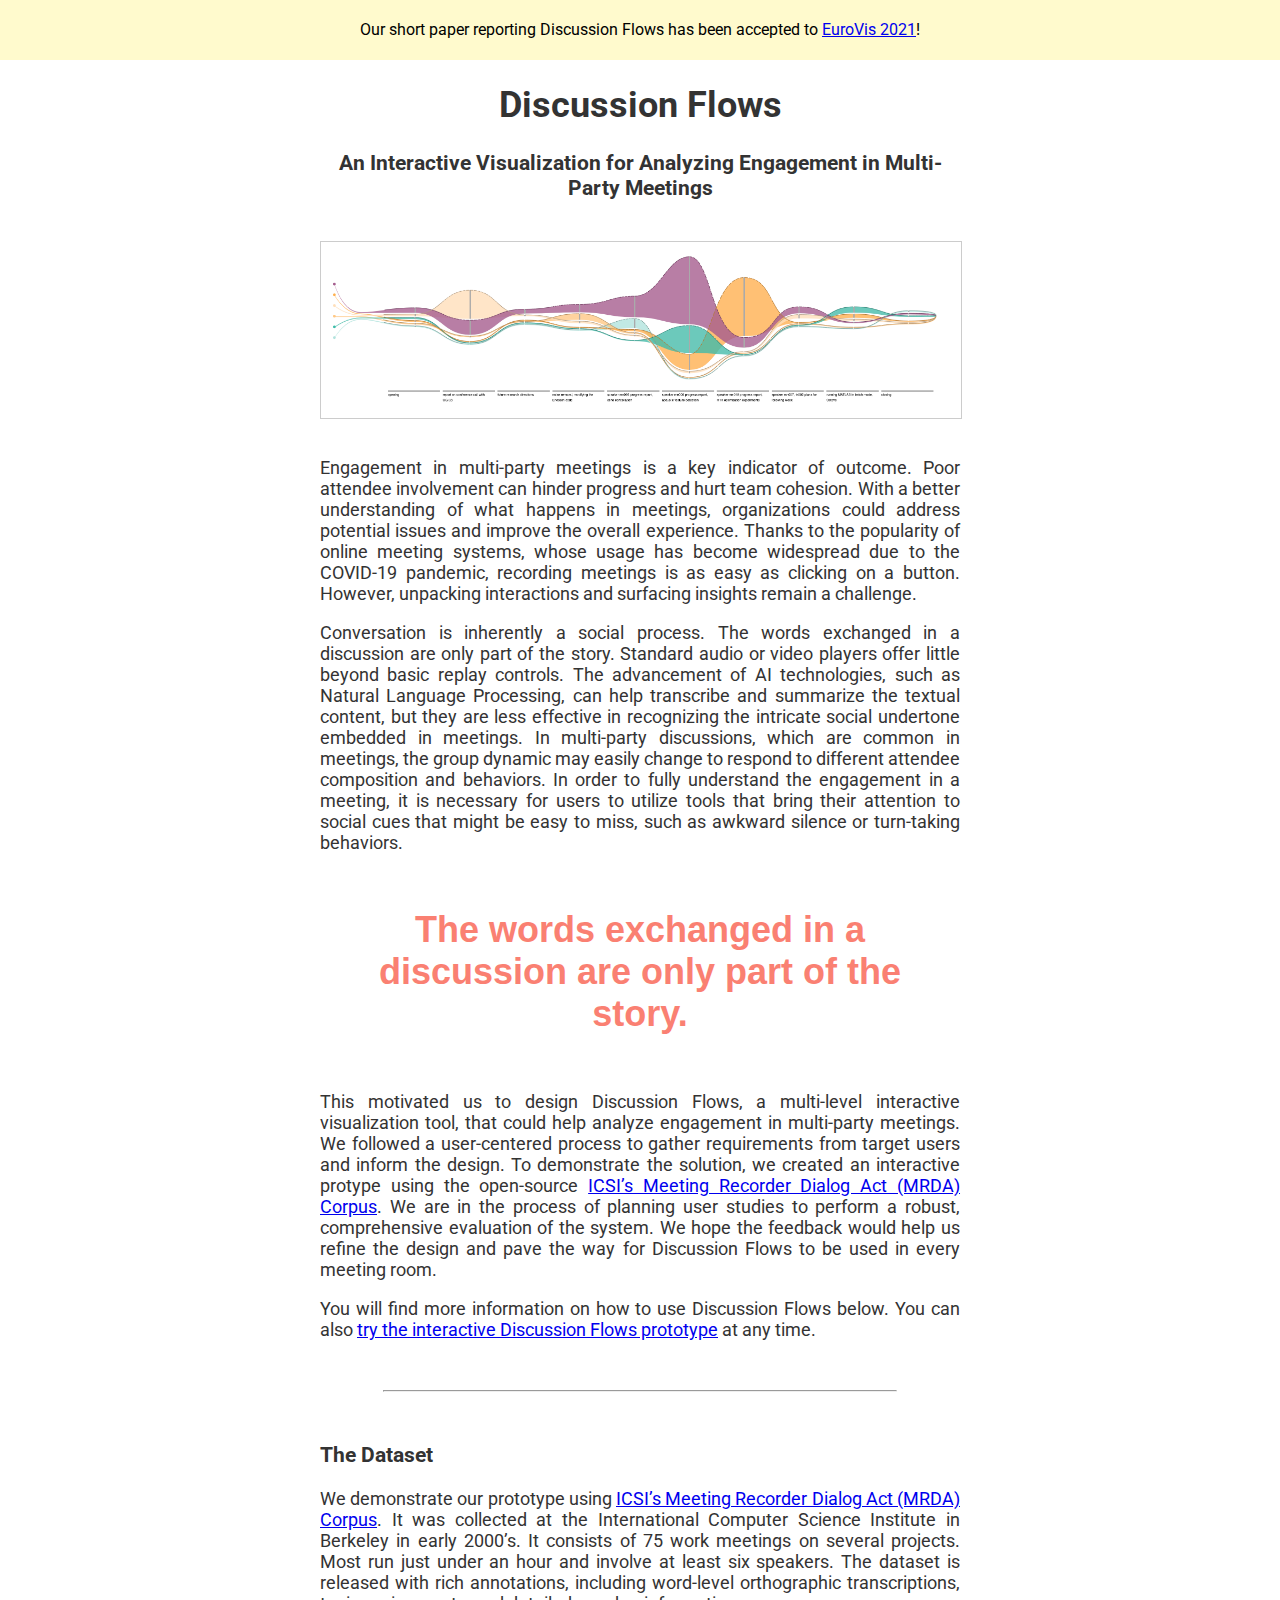
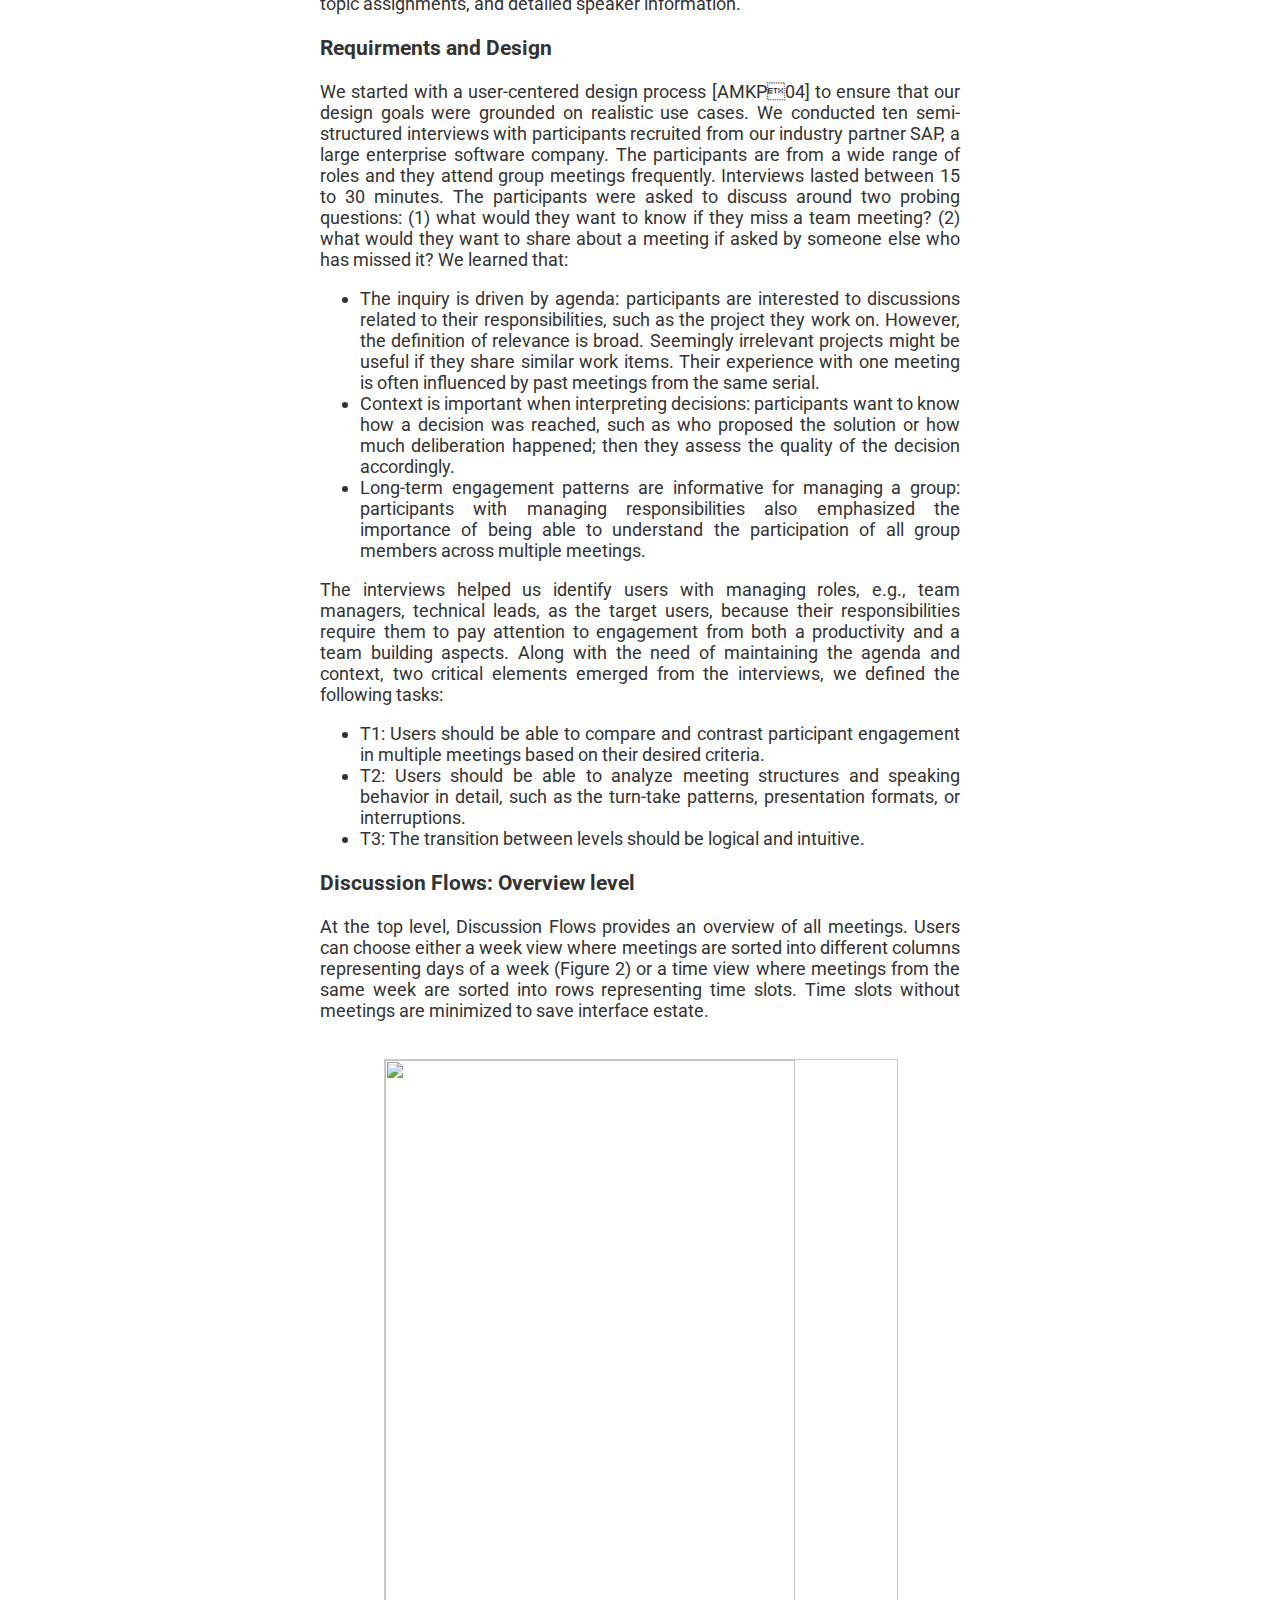
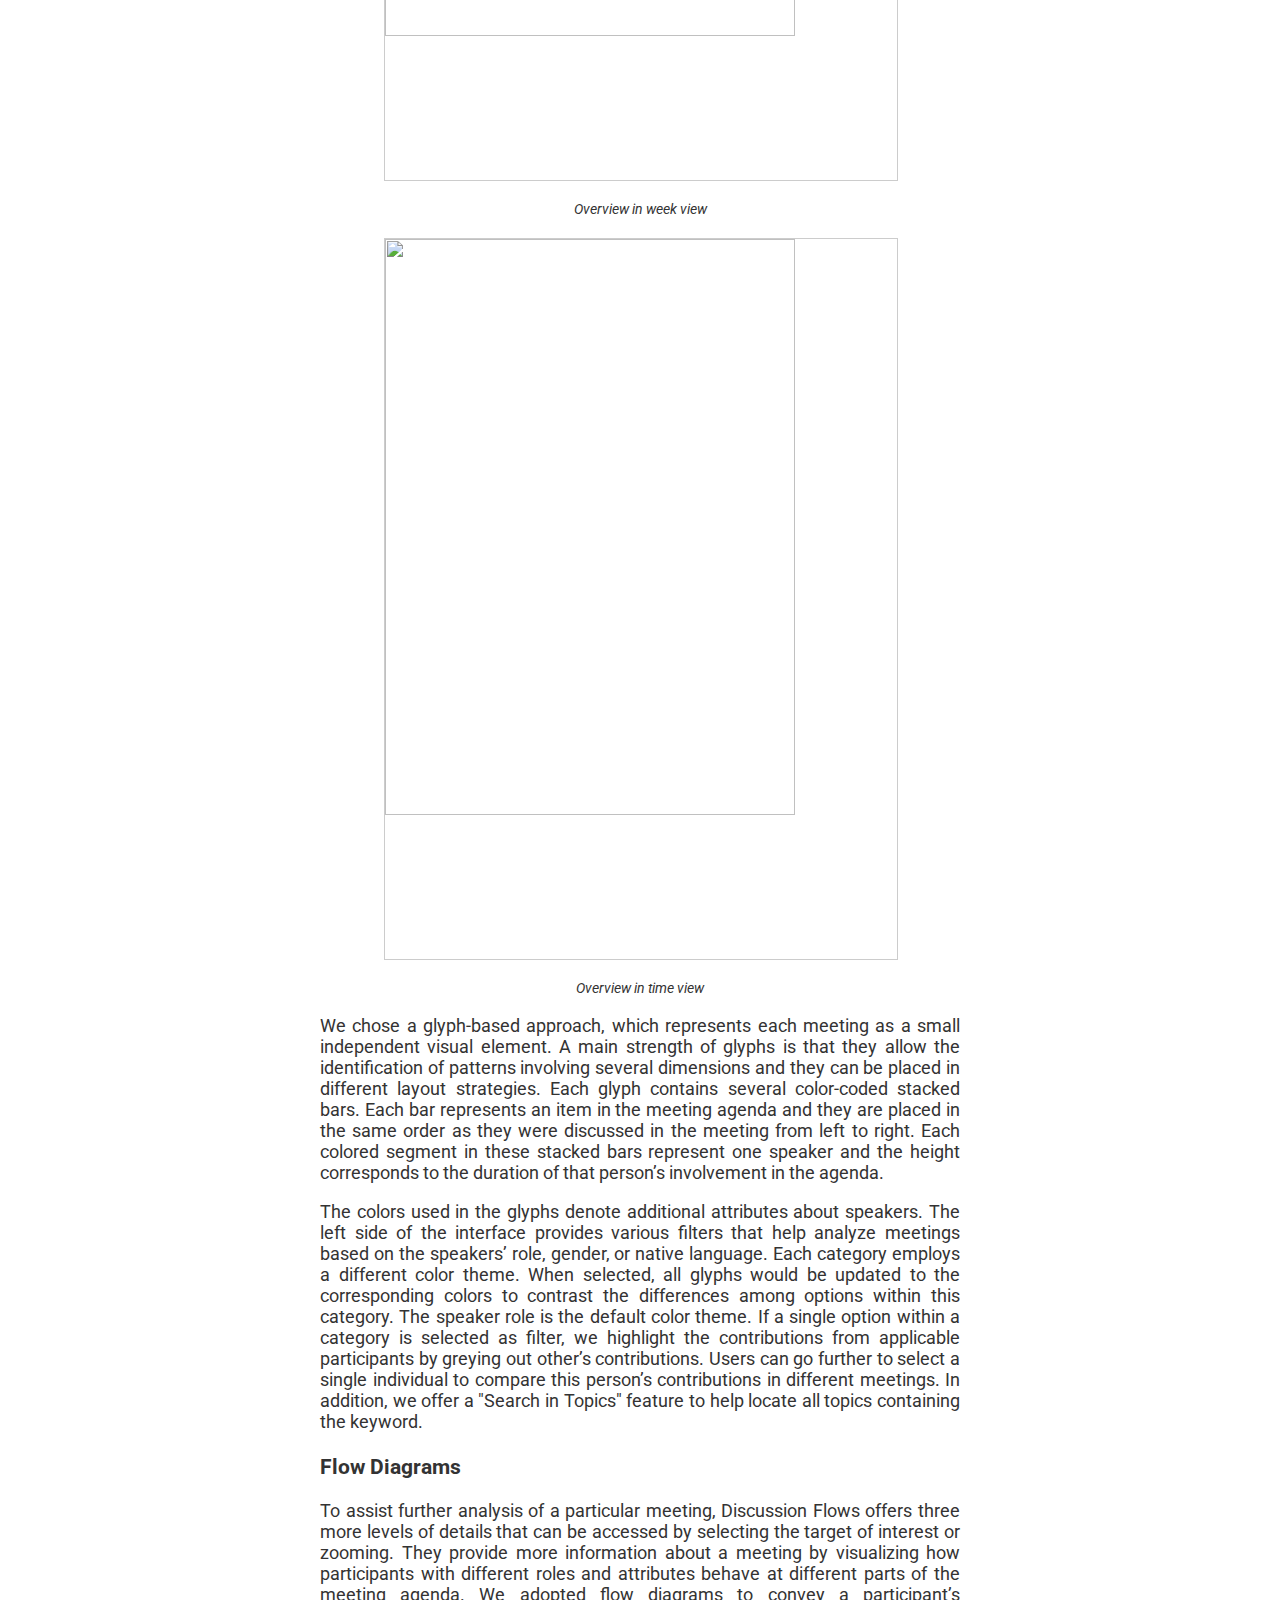
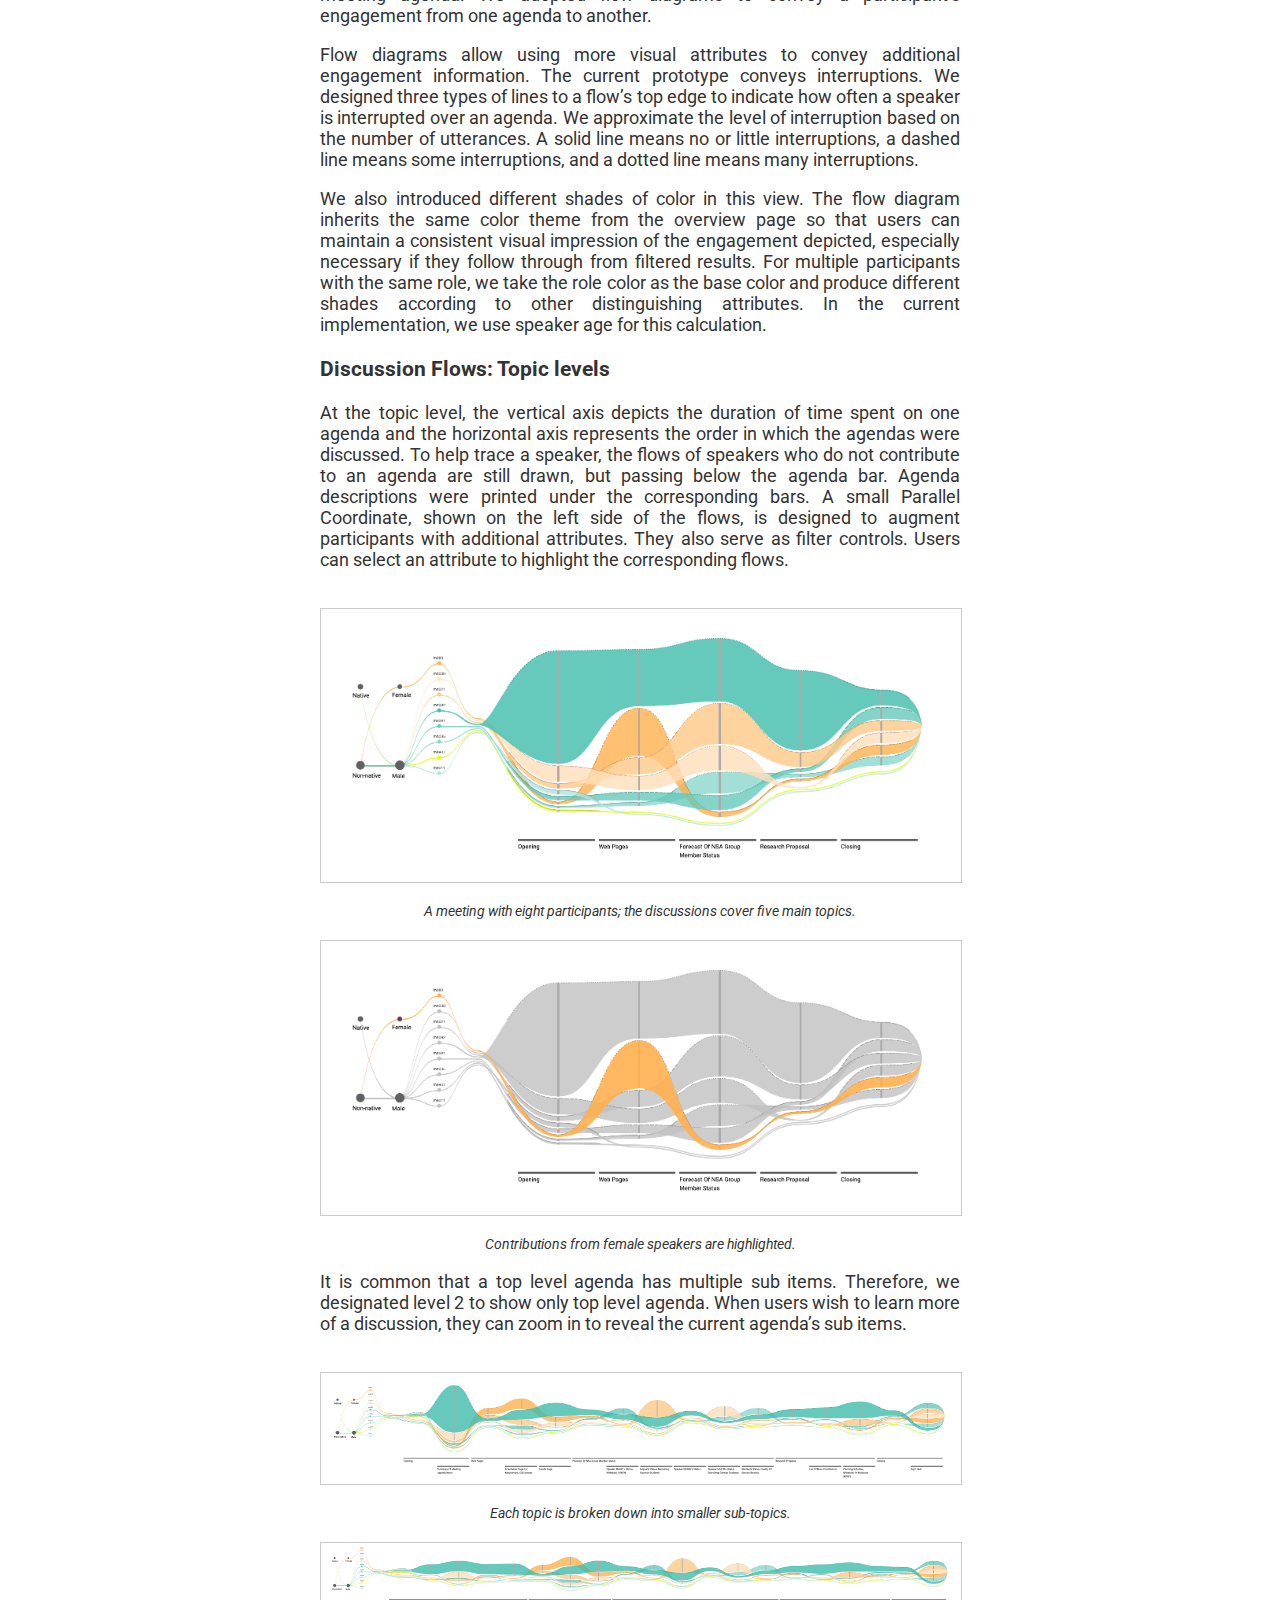
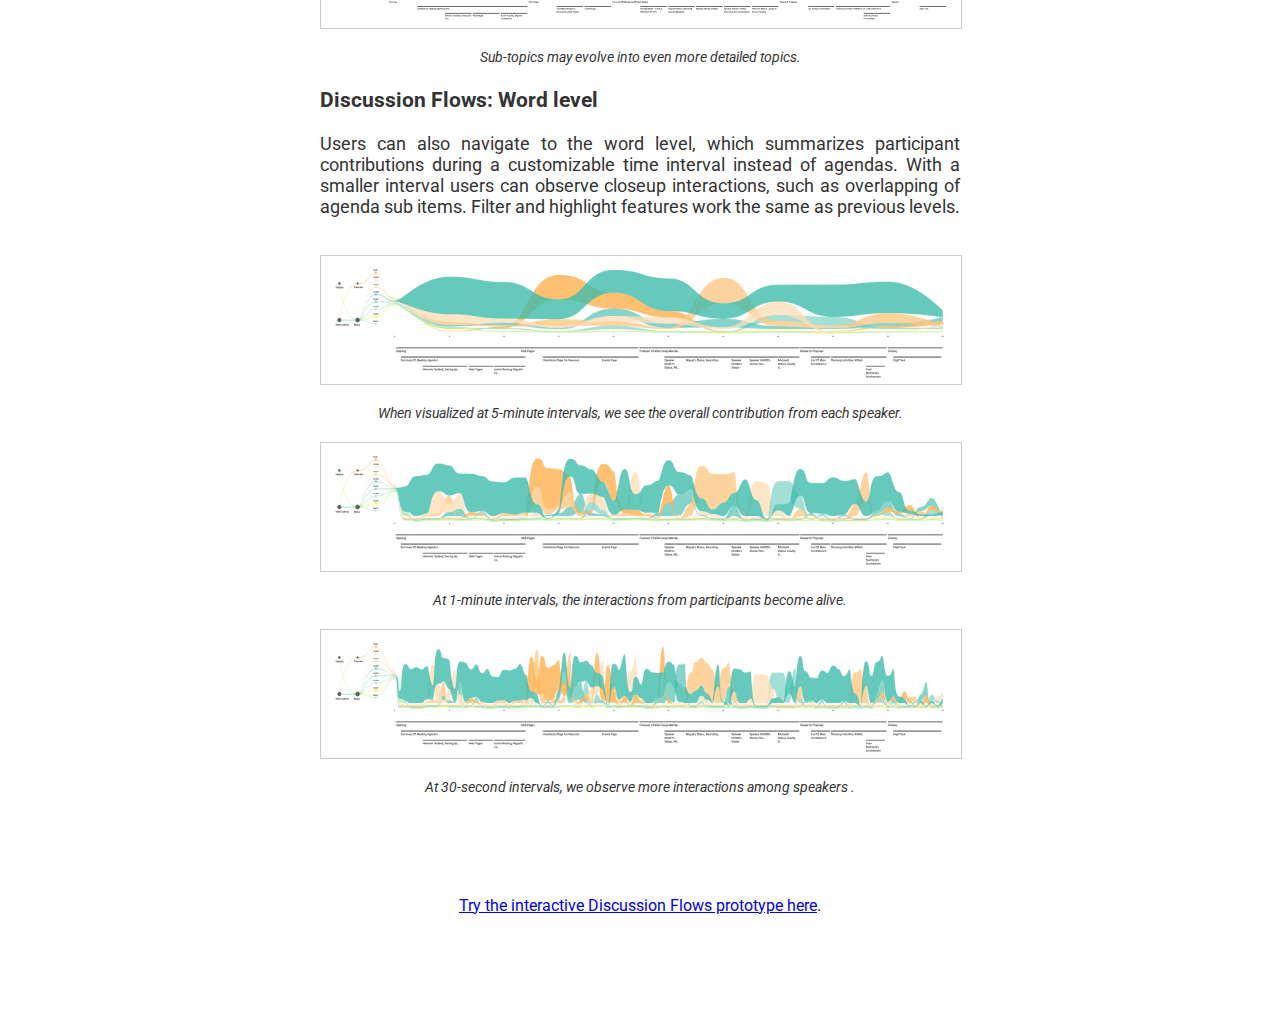
==== index.html @ 0bd01518 "added google analytics" ====
<html>
<head>
    <!-- Global site tag (gtag.js) - Google Analytics -->
    <script async src="https://www.googletagmanager.com/gtag/js?id=UA-170794795-1"></script>
    <script>
        window.dataLayer = window.dataLayer || [];
        function gtag() { dataLayer.push(arguments); }
        gtag('js', new Date());

        gtag('config', 'UA-170794795-1');
    </script>
    <link rel="preconnect" href="https://fonts.gstatic.com">
    <link href="https://fonts.googleapis.com/css2?family=Roboto:wght@100;400&display=swap" rel="stylesheet">
    <style>
        body {
            font-family: "Roboto", Arial, Helvetica, sans-serif;
            padding: 0;
            margin: 0;
        }

        img {
            width: 100%;
            margin: 20px 0;
            border: solid 1px #ccc;
        }

        img.size_m{
            width: 80%;
            margin-left: 10%;
        }

        main {
            width: 50%;
            min-width: 500px;
            margin: auto;
            font-size: 18px;
            color: #333;
            text-align: justify;
            text-justify: inter-word;
        }

        header {
            text-align: center;
            font-weight: bold;
        }

        footer{
            text-align: center;
            margin: 100px auto;
        }

        hr {
            width: 80%;
            margin: 50px auto;
        }

        .banner {
            width: 100%;
            text-align: center;
            height: 20px;
            padding: 20px 0;
            background-color: lemonchiffon;
        }

        .quote {
            font-size: 2em;
            font-weight: bold;
            padding: 20px;
            font-family: Impact, Haettenschweiler, 'Arial Narrow Bold', sans-serif;
            text-align: center;
            color: salmon;
        }

        .caption {
            font-size: 0.8em;
            font-style: italic;
            text-align: center;
        }
    </style>
</head>

<body>
    <p class="banner">Our short paper reporting Discussion Flows has been accepted to <a target="_blank"
            href="https://www.eurovis.org/">EuroVis 2021</a>!</p>

    <main>
        <header>
            <h1>Discussion Flows</h1>
            <h3>An Interactive Visualization for Analyzing Engagement in Multi-Party Meetings</h3>
        </header>
        <img src="image/flow_full.png">
        <p>
            Engagement in multi-party meetings is a key indicator of outcome. Poor attendee involvement can hinder
            progress and hurt team cohesion. With a better understanding of what happens in meetings, organizations
            could address potential issues and improve the overall experience. Thanks to the popularity of online
            meeting systems, whose usage has become widespread due to the COVID-19 pandemic, recording meetings is as
            easy as clicking on a button. However, unpacking interactions and surfacing insights remain a challenge.
        </p>
        <p>
            Conversation is inherently a social process. The words exchanged in a discussion are only part of the story.
            Standard audio or video players offer little beyond basic replay controls. The advancement of AI
            technologies, such as Natural Language Processing, can help transcribe and summarize the textual content,
            but they are less effective in recognizing the intricate social undertone embedded in meetings. In
            multi-party discussions, which are common in meetings, the group dynamic may easily change to respond to
            different attendee composition and behaviors. In order to fully understand the engagement in a meeting, it
            is necessary for users to utilize tools that bring their attention to social cues that might be easy to
            miss, such as awkward silence or turn-taking behaviors.
        </p>
        <p class="quote">
            The words exchanged in a discussion are only part of the story.
        </p>
        <p>
            This motivated us to design Discussion Flows, a multi-level interactive visualization tool, that could help
            analyze engagement in multi-party meetings.
            We followed a user-centered process to gather requirements from target users and inform the design.
            To demonstrate the solution, we created an interactive protype using the open-source <a
                href="https://groups.inf.ed.ac.uk/ami/icsi/" target="_blank">ICSI’s Meeting Recorder Dialog Act (MRDA)
                Corpus</a>. We are in the process of planning user studies to perform a robust, comprehensive evaluation
            of the system. We hope the feedback would help us refine the design and pave the way for Discussion Flows to
            be used in every meeting room.
        </p>
        <p>
            You will find more information on how to use Discussion Flows below. You can also <a target="_blank"
                href="https://visualization-92663.wl.r.appspot.com/discussionflows.html" target="_blank">try the
                interactive Discussion Flows prototype</a> at any time.
        </p>
        <hr>

        <h3>The Dataset</h3>
        <p>
            We demonstrate our prototype using <a href="https://groups.inf.ed.ac.uk/ami/icsi/" target="_blank">ICSI’s
                Meeting
                Recorder Dialog Act (MRDA) Corpus</a>. It was collected
            at the International Computer Science Institute in Berkeley in early
            2000’s. It consists of 75 work meetings on several projects. Most
            run just under an hour and involve at least six speakers. The dataset
            is released with rich annotations, including word-level orthographic
            transcriptions, topic assignments, and detailed speaker information.
        </p>

        <h3>Requirments and Design</h3>
        <p>
            We started with a user-centered design process [AMKP04] to ensure
            that our design goals were grounded on realistic use cases.
            We conducted ten semi-structured interviews with participants recruited
            from our industry partner SAP, a large enterprise software
            company. The participants are from a wide range of roles and they
            attend group meetings frequently. Interviews lasted between 15 to
            30 minutes. The participants were asked to discuss around two
            probing questions: (1) what would they want to know if they miss a
            team meeting? (2) what would they want to share about a meeting
            if asked by someone else who has missed it? We learned that:
        <ul>
            <li>
                The inquiry is driven by agenda: participants are interested to
                discussions related to their responsibilities, such as the project
                they work on. However, the definition of relevance is broad.
                Seemingly irrelevant projects might be useful if they share similar
                work items. Their experience with one meeting is often influenced
                by past meetings from the same serial.
            </li>
            <li>
                Context is important when interpreting decisions: participants
                want to know how a decision was reached, such as who proposed
                the solution or how much deliberation happened; then they
                assess the quality of the decision accordingly.
            </li>
            <li>
                Long-term engagement patterns are informative for managing a
                group: participants with managing responsibilities also emphasized
                the importance of being able to understand the participation
                of all group members across multiple meetings.
            </li>
        </ul>
        </p>
        <p>
            The interviews helped us identify users with managing roles, e.g.,
team managers, technical leads, as the target users, because their
responsibilities require them to pay attention to engagement from
both a productivity and a team building aspects. Along with the
need of maintaining the agenda and context, two critical elements
emerged from the interviews, we defined the following tasks:
        </p>
        <ul>
            <li>
                T1: Users should be able to compare and contrast participant
engagement in multiple meetings based on their desired criteria.
            </li>
            <li>
                T2: Users should be able to analyze meeting structures and
speaking behavior in detail, such as the turn-take patterns, presentation
formats, or interruptions.
            </li>
            <li>
                T3: The transition between levels should be logical and intuitive.
            </li>
        </ul>


        <h3>Discussion Flows: Overview level</h3>
        <p>
            At the top level, Discussion Flows
            provides an overview of all meetings. Users can choose either a
            week view where meetings are sorted into different columns representing
            days of a week (Figure 2) or a time view where meetings
            from the same week are sorted into rows representing time
            slots. Time slots without meetings are minimized to save
            interface estate.
        </p>

        <img class="size_m" src="image/overview_week.png">
        <div class="caption">Overview in week view</div>
        <img class="size_m" src="image/overview_time.png">
        <div class="caption">Overview in time view</div>

        <p>
            We chose a glyph-based approach, which represents
            each meeting as a small independent visual element. A main
            strength of glyphs is that they allow the identification of patterns
            involving several dimensions and they can be placed in different
            layout strategies. Each glyph contains several
            color-coded stacked bars. Each bar represents an item in the meeting
            agenda and they are placed in the same order as they were
            discussed in the meeting from left to right. Each colored segment
            in these stacked bars represent one speaker and the height corresponds
            to the duration of that person’s involvement in the agenda.
        </p>

        <p>
            The colors used in the glyphs denote additional attributes about
            speakers. The left side of the interface provides various filters that
            help analyze meetings based on the speakers’ role, gender, or native
            language. Each category employs a different color theme. When
            selected, all glyphs would be updated to the corresponding colors
            to contrast the differences among options within this category. The
            speaker role is the default color theme. If a single option within a
            category is selected as filter, we highlight the contributions from
            applicable participants by greying out other’s contributions. Users
            can go further to select a single individual to compare this person’s
            contributions in different meetings. In addition, we offer a "Search
            in Topics" feature to help locate all topics containing the keyword.
        </p>

        <h3>Flow Diagrams</h3>
        <p>
            To assist further analysis of
            a particular meeting, Discussion Flows offers three more levels of
            details that can be accessed by selecting the target of interest or
            zooming. They provide more information about a meeting
            by visualizing how participants with different roles and attributes
            behave at different parts of the meeting agenda. We adopted flow
            diagrams to convey a participant’s engagement from one agenda to another.
        </p>
        <p>
            Flow diagrams allow using more visual attributes to convey additional
            engagement information. The current prototype conveys
            interruptions. We designed three types of lines to a flow’s top edge
            to indicate how often a speaker is interrupted over an agenda. We approximate the level of interruption
            based on the
            number of utterances. A solid line means no or little interruptions,
            a dashed line means some interruptions, and a dotted line means
            many interruptions.
        </p>
        <p>
            We also introduced different shades of color in
            this view. The flow diagram inherits the same color theme from the
            overview page so that users can maintain a consistent visual impression
            of the engagement depicted, especially necessary if they
            follow through from filtered results. For multiple participants with
            the same role, we take the role color as the base color and produce
            different shades according to other distinguishing attributes.
            In the current implementation, we use speaker age for this calculation.
        </p>

        <h3>Discussion Flows: Topic levels</h3>
        <p>
            At the topic level, the vertical axis depicts
            the duration of time spent on one agenda and the horizontal
            axis represents the order in which the agendas were discussed. To
            help trace a speaker, the flows of speakers who do not contribute to
            an agenda are still drawn, but passing below the agenda bar. Agenda
            descriptions were printed under the corresponding bars. A small Parallel Coordinate, shown on the
            left side of the flows, is designed to augment participants with additional
            attributes. They also serve as filter controls. Users can select
            an attribute to highlight the corresponding flows.
        </p>
        <img src="image/fd_1.png">
        <div class="caption">A meeting with eight participants; the discussions cover five main topics.</div>
        <img src="image/fd_female.png">
        <div class="caption">Contributions from female speakers are highlighted.</div>
        <p>
            It is common that a top level agenda has multiple sub items. Therefore, we designated level 2 to show only
            top level agenda.
            When users wish to learn more of a discussion, they can zoom in
            to reveal the current agenda’s sub items.
        </p>
        <img src="image/fd_2.png">
        <div class="caption">Each topic is broken down into smaller sub-topics.</div>
        <img src="image/fd_3.png">
        <div class="caption">Sub-topics may evolve into even more detailed topics.</div>

        <h3>Discussion Flows: Word level</h3>
        <p>
            Users can also navigate to the word level, which summarizes
            participant contributions during a customizable time interval
            instead of agendas. With a smaller interval users can observe closeup
            interactions, such as overlapping of agenda sub items. Filter and
            highlight features work the same as previous levels.
        </p>
        <img src="image/w_300.png">
        <div class="caption">When visualized at 5-minute intervals, we see the overall contribution from each speaker.</div>
        <img src="image/w_60.png">
        <div class="caption">At 1-minute intervals, the interactions from participants become alive.</div>
        <img src="image/w_30.png">
        <div class="caption">At 30-second intervals, we observe more interactions among speakers .</div>
        <p>
    </main>
    <footer>
        <a target="_blank"
        href="https://visualization-92663.wl.r.appspot.com/discussionflows.html" target="_blank">Try the
        interactive Discussion Flows prototype here</a>.
</p>
    </footer>
</body>

</html>
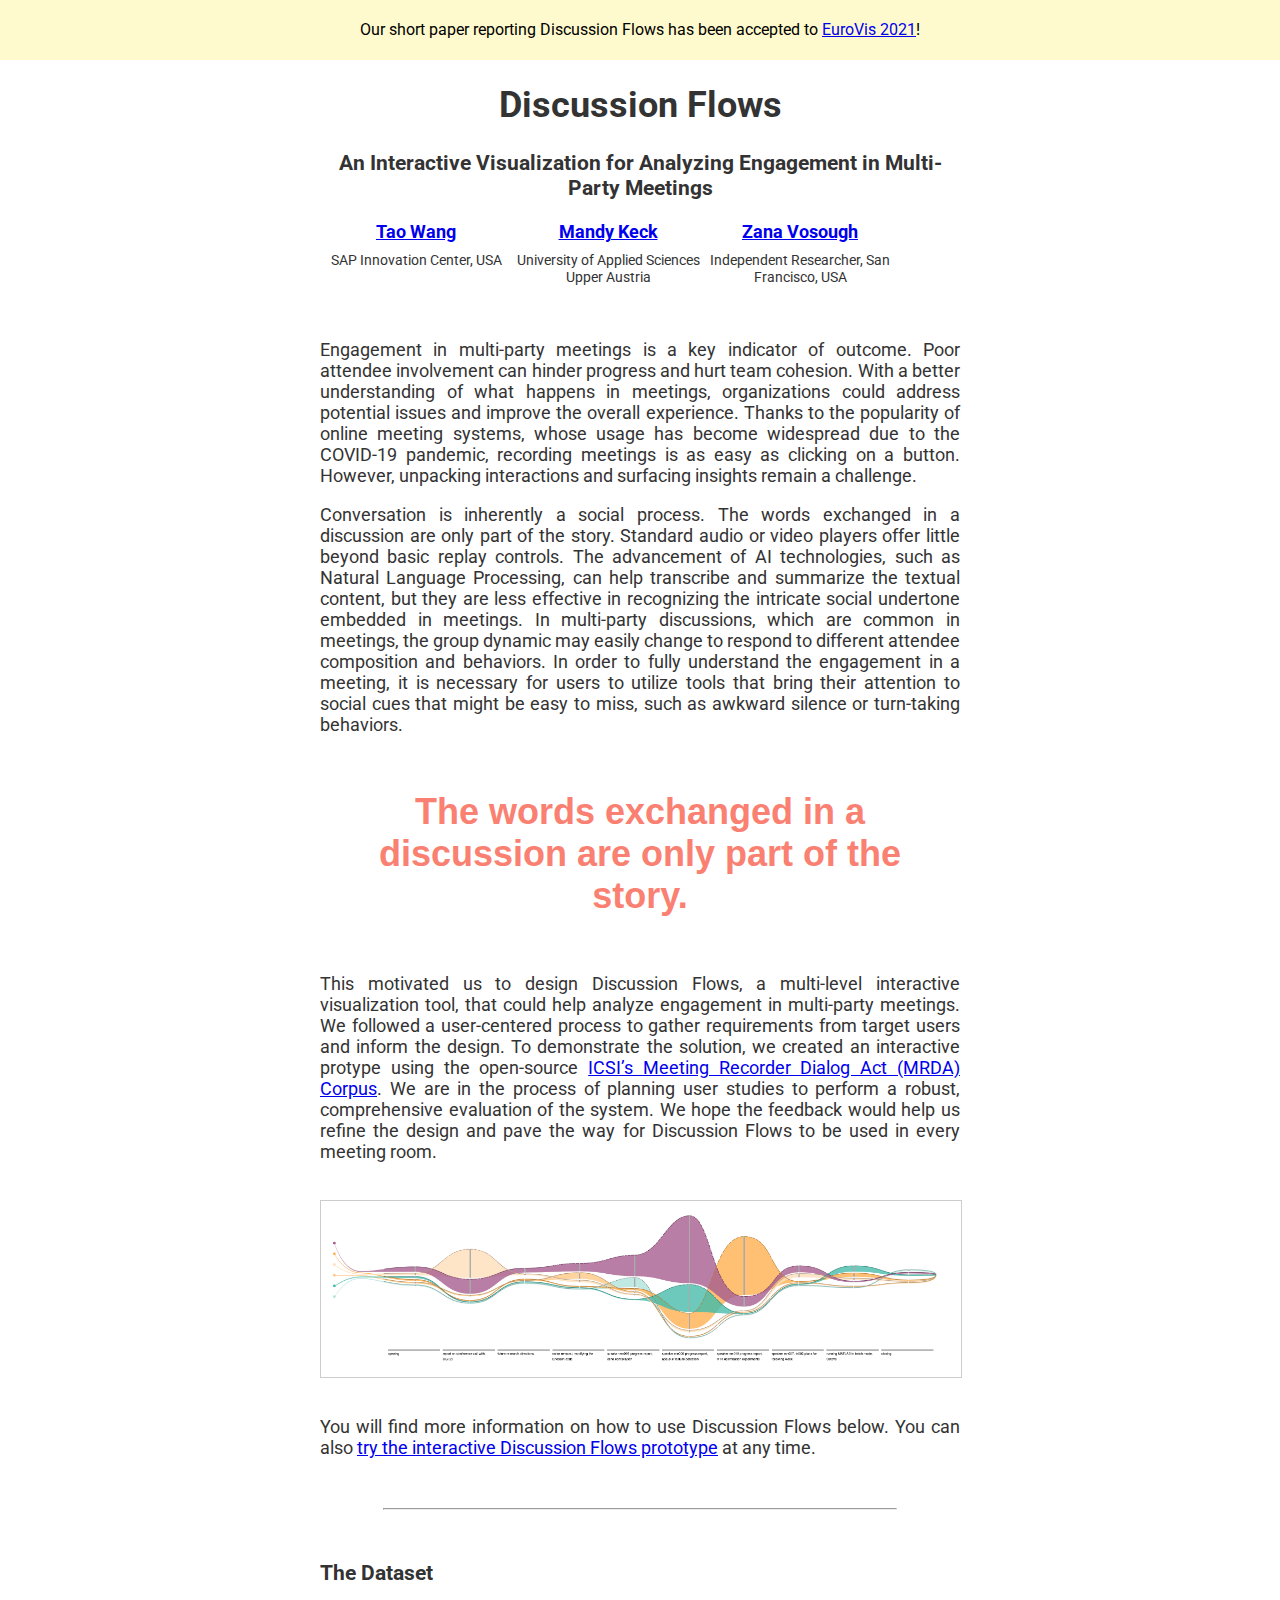
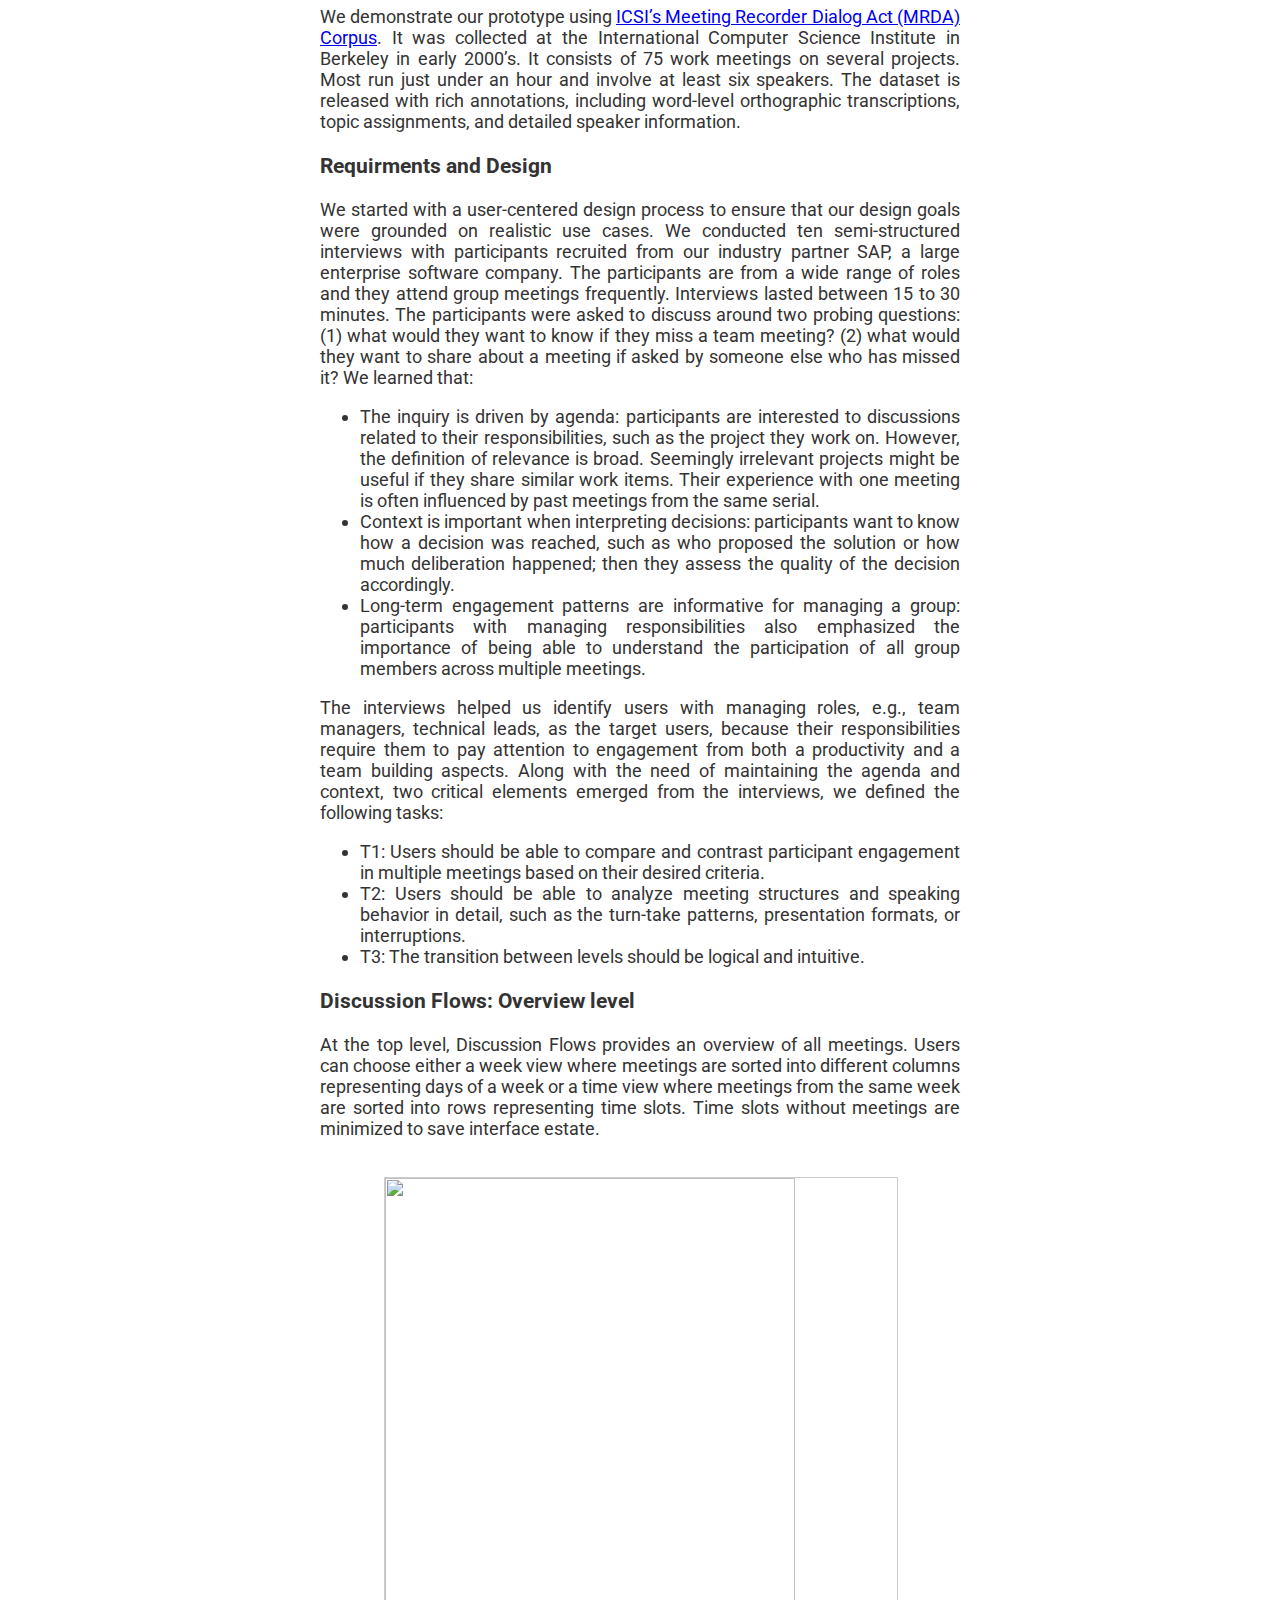
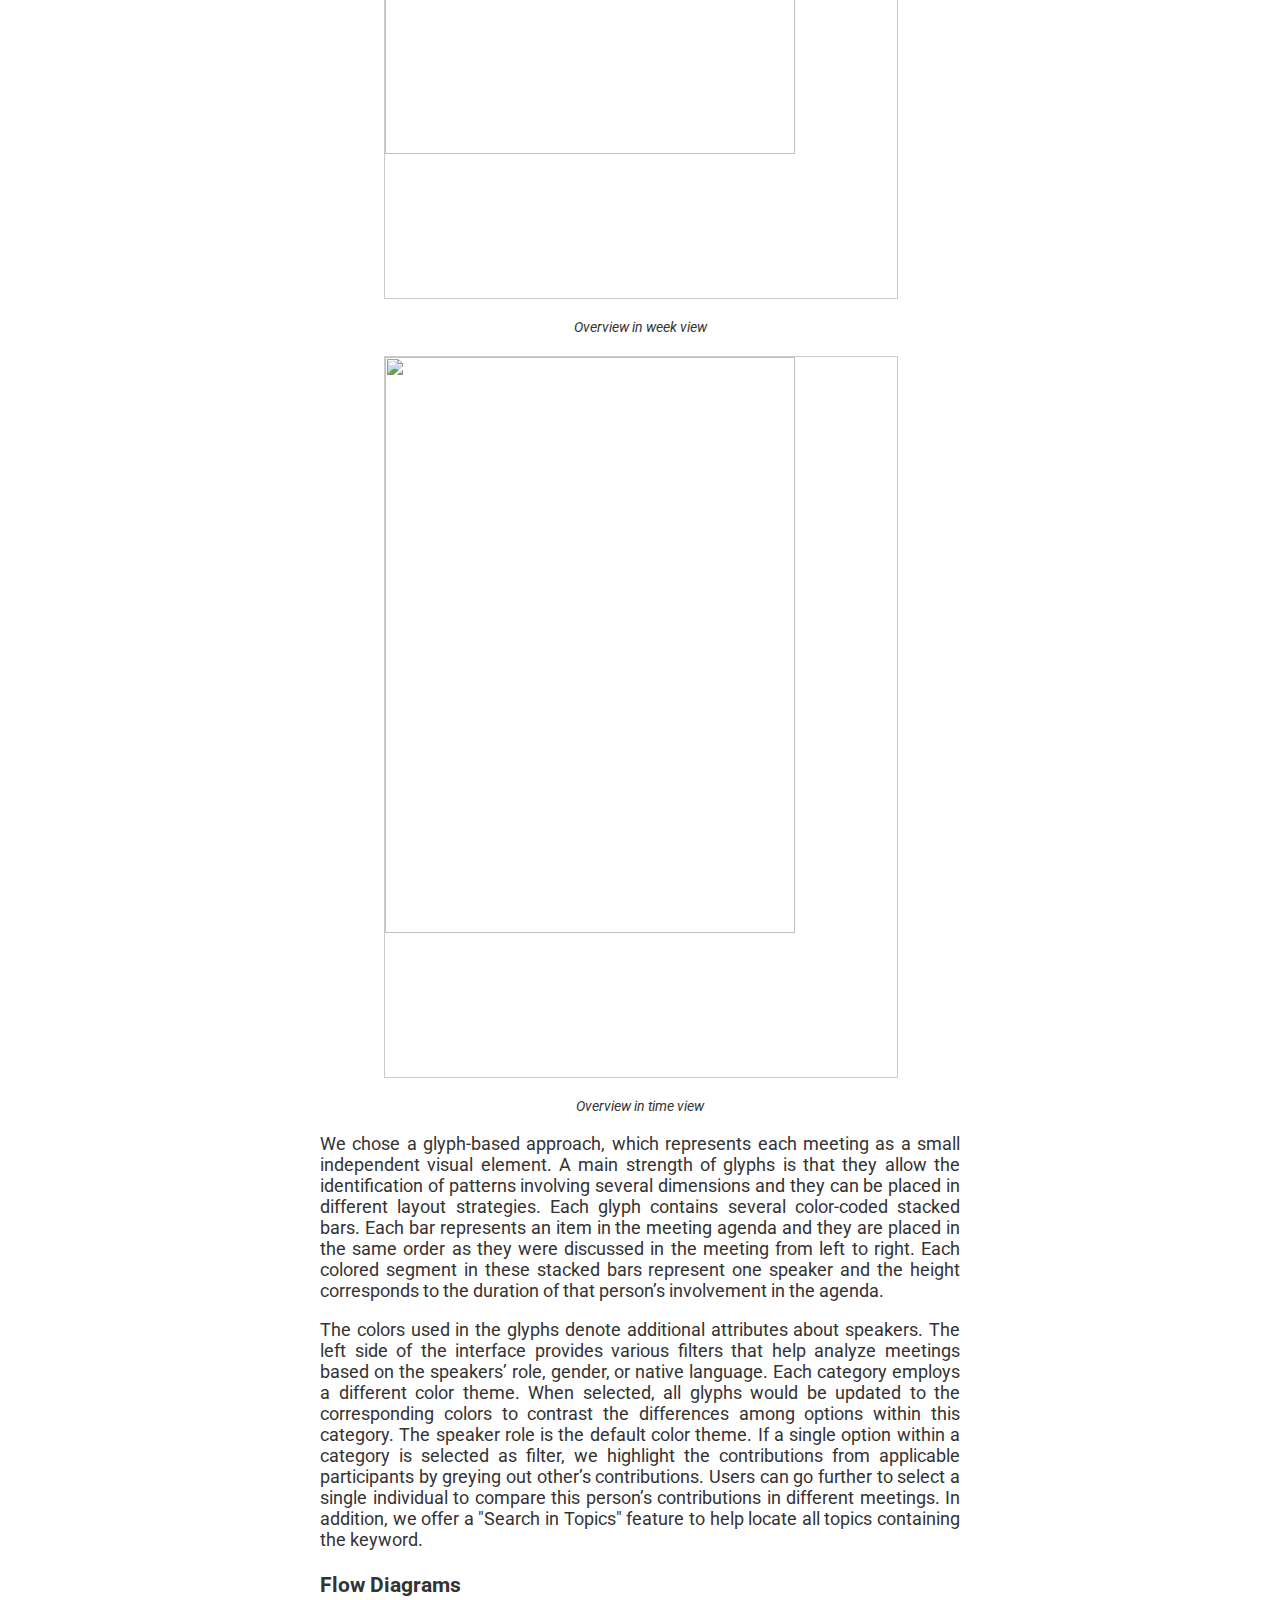
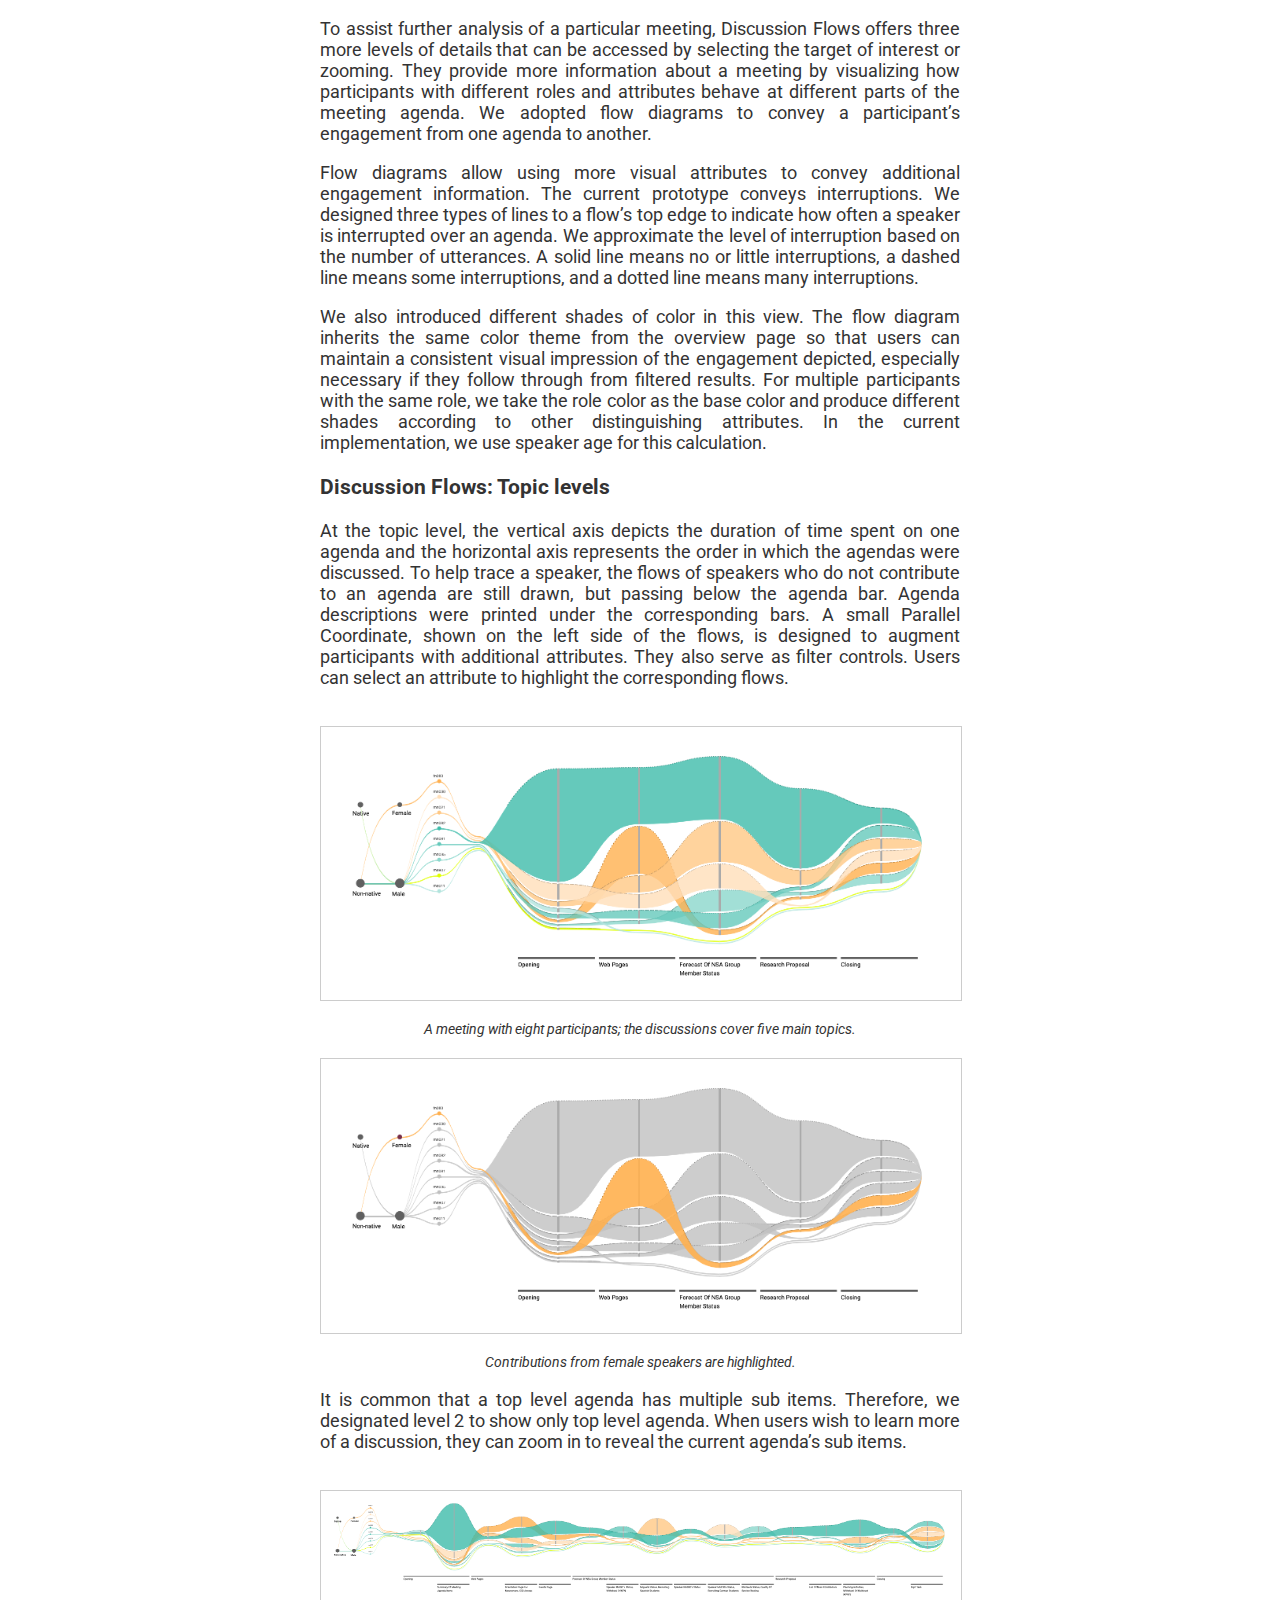
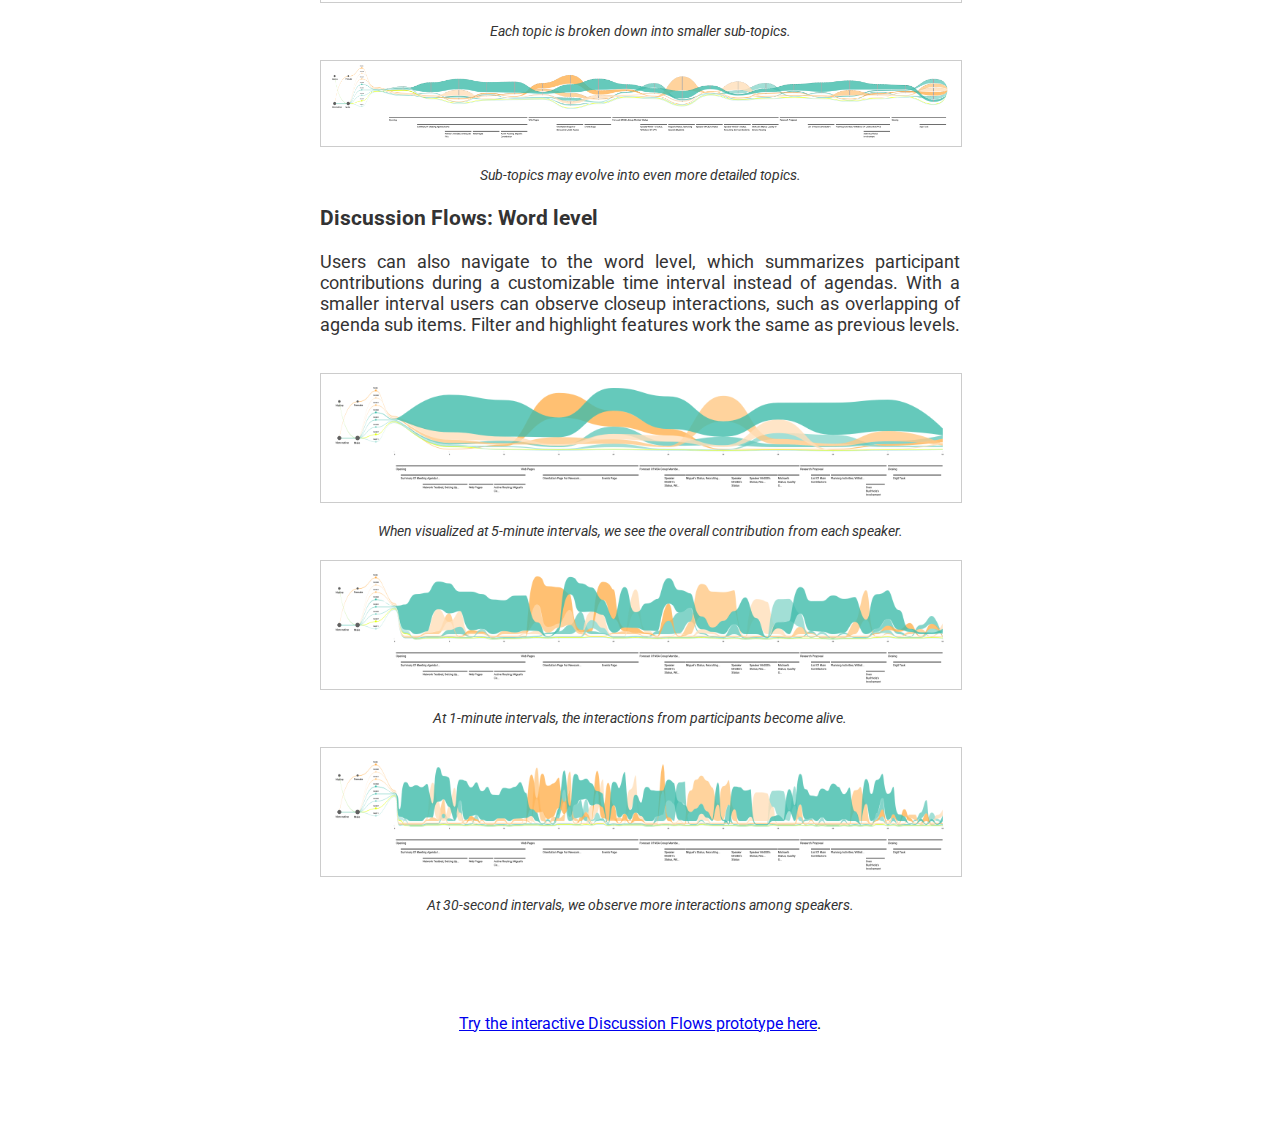
==== commit 1419959b: "added author information" ====
--- a/index.html
+++ b/index.html
@@ -1,4 +1,5 @@
 <html>
+
 <head>
     <!-- Global site tag (gtag.js) - Google Analytics -->
     <script async src="https://www.googletagmanager.com/gtag/js?id=UA-170794795-1"></script>
@@ -24,7 +25,7 @@
             border: solid 1px #ccc;
         }
 
-        img.size_m{
+        img.size_m {
             width: 80%;
             margin-left: 10%;
         }
@@ -44,7 +45,7 @@
             font-weight: bold;
         }
 
-        footer{
+        footer {
             text-align: center;
             margin: 100px auto;
         }
@@ -52,6 +53,28 @@
         hr {
             width: 80%;
             margin: 50px auto;
+        }
+
+        .author_block{
+            float: left;
+            height: 100px;
+            width: 30%;
+            text-align: center;
+        }
+
+        .author_block .name{
+            font-weight: bold;
+        }
+
+        .author_block .affiliation{
+            font-size: 0.8em;
+            margin: 10px 0;
+        }
+
+        .author_row::after {
+            content: "";
+            clear: both;
+            display: table;
         }
 
         .banner {
@@ -88,7 +111,21 @@
             <h1>Discussion Flows</h1>
             <h3>An Interactive Visualization for Analyzing Engagement in Multi-Party Meetings</h3>
         </header>
-        <img src="image/flow_full.png">
+        <div class="author_row">
+            <div class="author_block">
+                <div class="name"><a href="http://icn.sap.com/">Tao Wang</a></div>
+                <div class="affiliation">SAP Innovation Center, USA</div>
+            </div>
+            <div class="author_block">
+                <div class="name"><a href="https://scholar.google.com/citations?user=4OmFoDoAAAAJ">Mandy Keck</a></div>
+                <div class="affiliation">University of Applied Sciences Upper Austria</div>
+            </div>
+            <div class="author_block">
+                <div class="name"><a href="https://scholar.google.com/citations?user=3uPW93IAAAAJ">Zana Vosough</a></div>
+                <div class="affiliation">Independent Researcher, San Francisco, USA</div>
+            </div>
+        </div>
+
         <p>
             Engagement in multi-party meetings is a key indicator of outcome. Poor attendee involvement can hinder
             progress and hurt team cohesion. With a better understanding of what happens in meetings, organizations
@@ -119,6 +156,7 @@
             of the system. We hope the feedback would help us refine the design and pave the way for Discussion Flows to
             be used in every meeting room.
         </p>
+        <img src="image/flow_full.png">
         <p>
             You will find more information on how to use Discussion Flows below. You can also <a target="_blank"
                 href="https://visualization-92663.wl.r.appspot.com/discussionflows.html" target="_blank">try the
@@ -140,7 +178,7 @@
 
         <h3>Requirments and Design</h3>
         <p>
-            We started with a user-centered design process [AMKP04] to ensure
+            We started with a user-centered design process to ensure
             that our design goals were grounded on realistic use cases.
             We conducted ten semi-structured interviews with participants recruited
             from our industry partner SAP, a large enterprise software
@@ -175,21 +213,21 @@
         </p>
         <p>
             The interviews helped us identify users with managing roles, e.g.,
-team managers, technical leads, as the target users, because their
-responsibilities require them to pay attention to engagement from
-both a productivity and a team building aspects. Along with the
-need of maintaining the agenda and context, two critical elements
-emerged from the interviews, we defined the following tasks:
+            team managers, technical leads, as the target users, because their
+            responsibilities require them to pay attention to engagement from
+            both a productivity and a team building aspects. Along with the
+            need of maintaining the agenda and context, two critical elements
+            emerged from the interviews, we defined the following tasks:
         </p>
         <ul>
             <li>
                 T1: Users should be able to compare and contrast participant
-engagement in multiple meetings based on their desired criteria.
+                engagement in multiple meetings based on their desired criteria.
             </li>
             <li>
                 T2: Users should be able to analyze meeting structures and
-speaking behavior in detail, such as the turn-take patterns, presentation
-formats, or interruptions.
+                speaking behavior in detail, such as the turn-take patterns, presentation
+                formats, or interruptions.
             </li>
             <li>
                 T3: The transition between levels should be logical and intuitive.
@@ -202,7 +240,7 @@
             At the top level, Discussion Flows
             provides an overview of all meetings. Users can choose either a
             week view where meetings are sorted into different columns representing
-            days of a week (Figure 2) or a time view where meetings
+            days of a week or a time view where meetings
             from the same week are sorted into rows representing time
             slots. Time slots without meetings are minimized to save
             interface estate.
@@ -308,20 +346,17 @@
             highlight features work the same as previous levels.
         </p>
         <img src="image/w_300.png">
-        <div class="caption">When visualized at 5-minute intervals, we see the overall contribution from each speaker.</div>
+        <div class="caption">When visualized at 5-minute intervals, we see the overall contribution from each speaker.
+        </div>
         <img src="image/w_60.png">
         <div class="caption">At 1-minute intervals, the interactions from participants become alive.</div>
         <img src="image/w_30.png">
-        <div class="caption">At 30-second intervals, we observe more interactions among speakers .</div>
-        <p>
+        <div class="caption">At 30-second intervals, we observe more interactions among speakers.</div>
     </main>
     <footer>
-        <a target="_blank"
-        href="https://visualization-92663.wl.r.appspot.com/discussionflows.html" target="_blank">Try the
-        interactive Discussion Flows prototype here</a>.
-</p>
+        <a target="_blank" href="https://visualization-92663.wl.r.appspot.com/discussionflows.html" target="_blank">Try
+            the interactive Discussion Flows prototype here</a>.
     </footer>
 </body>
 
-</html>
-
+</html>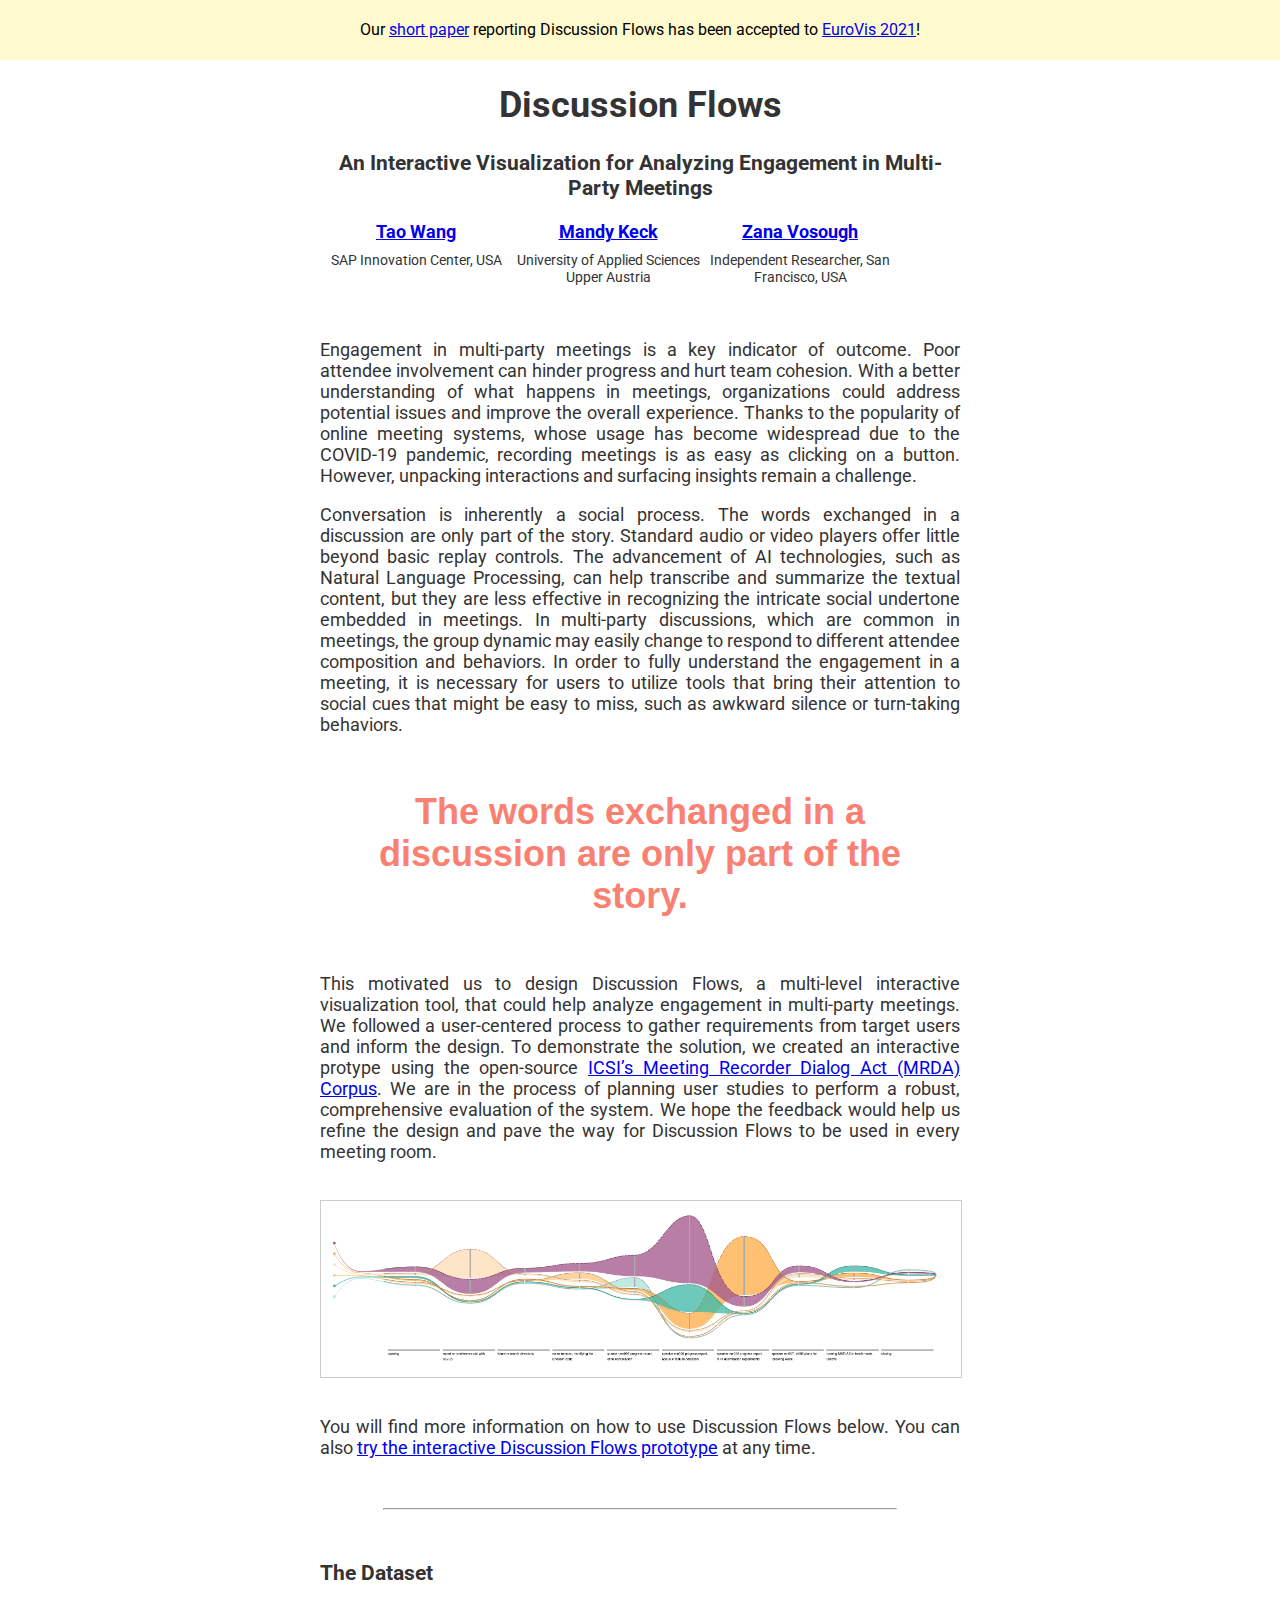
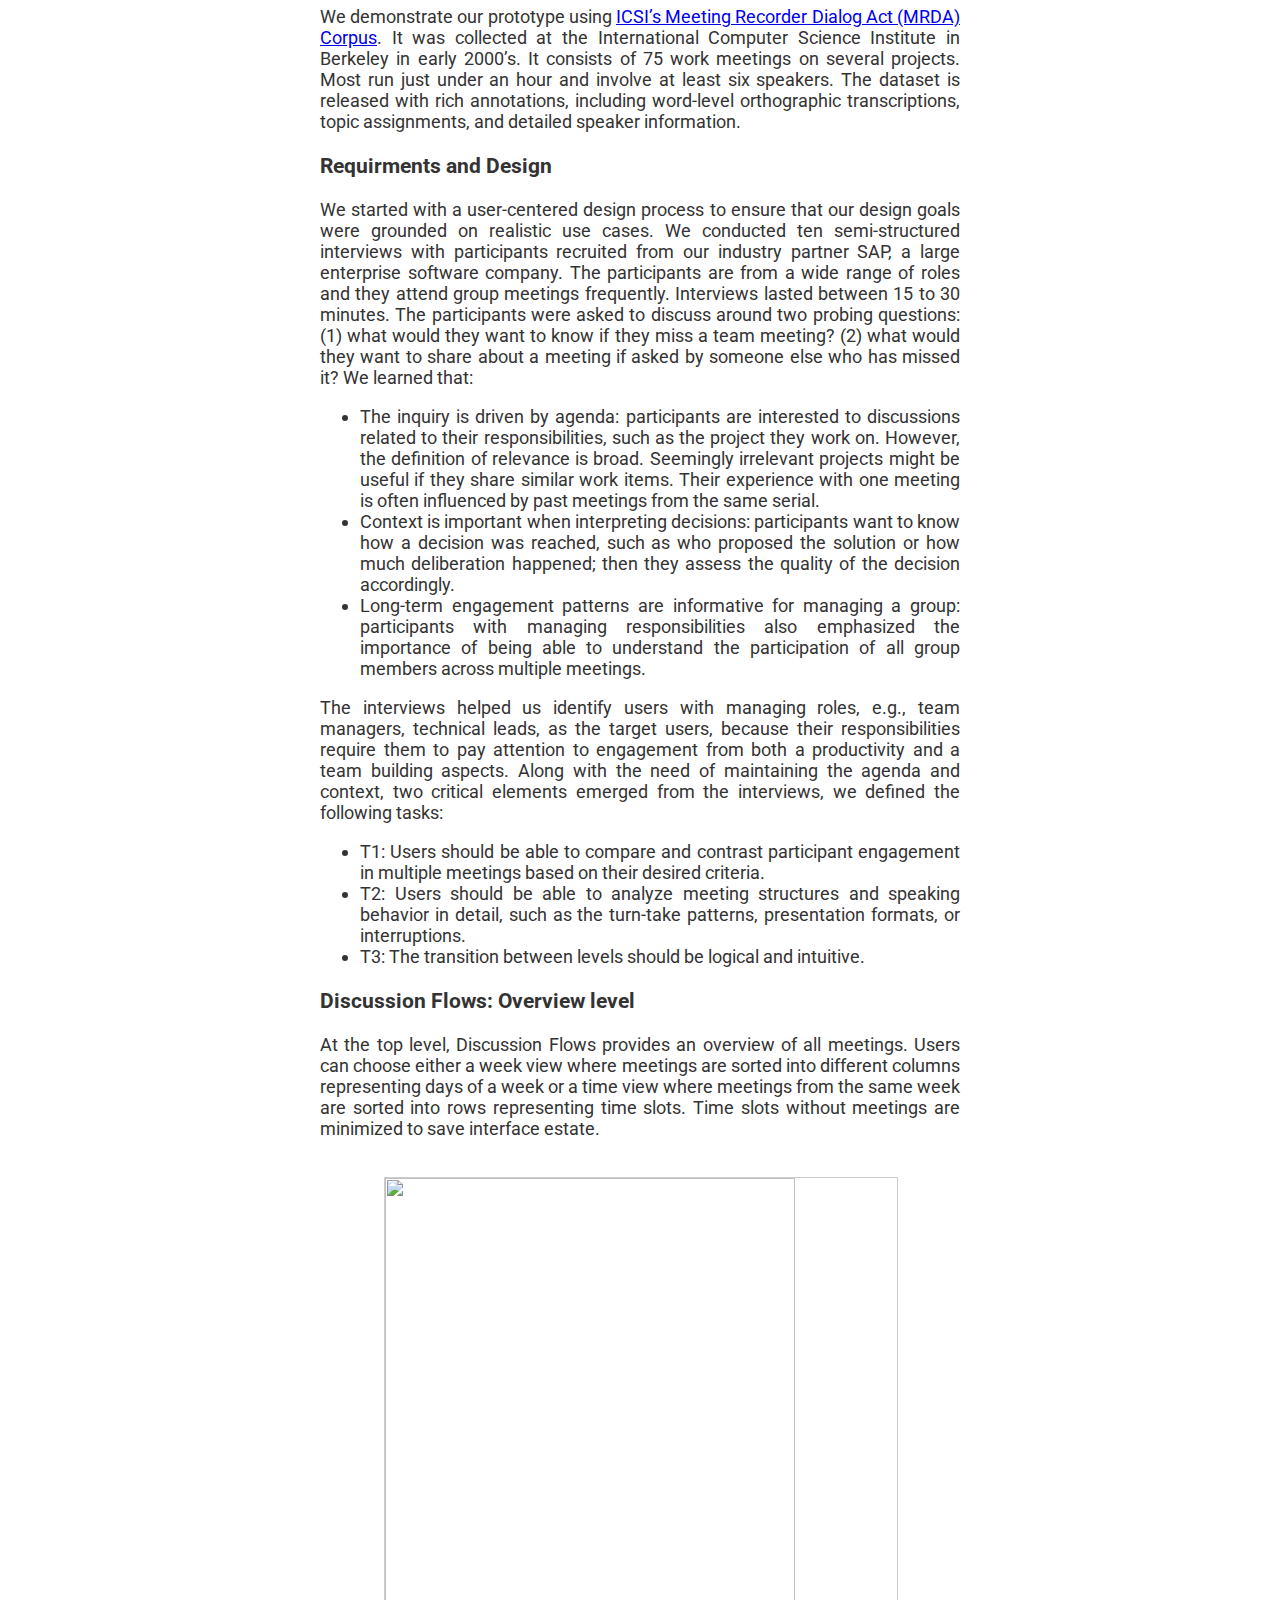
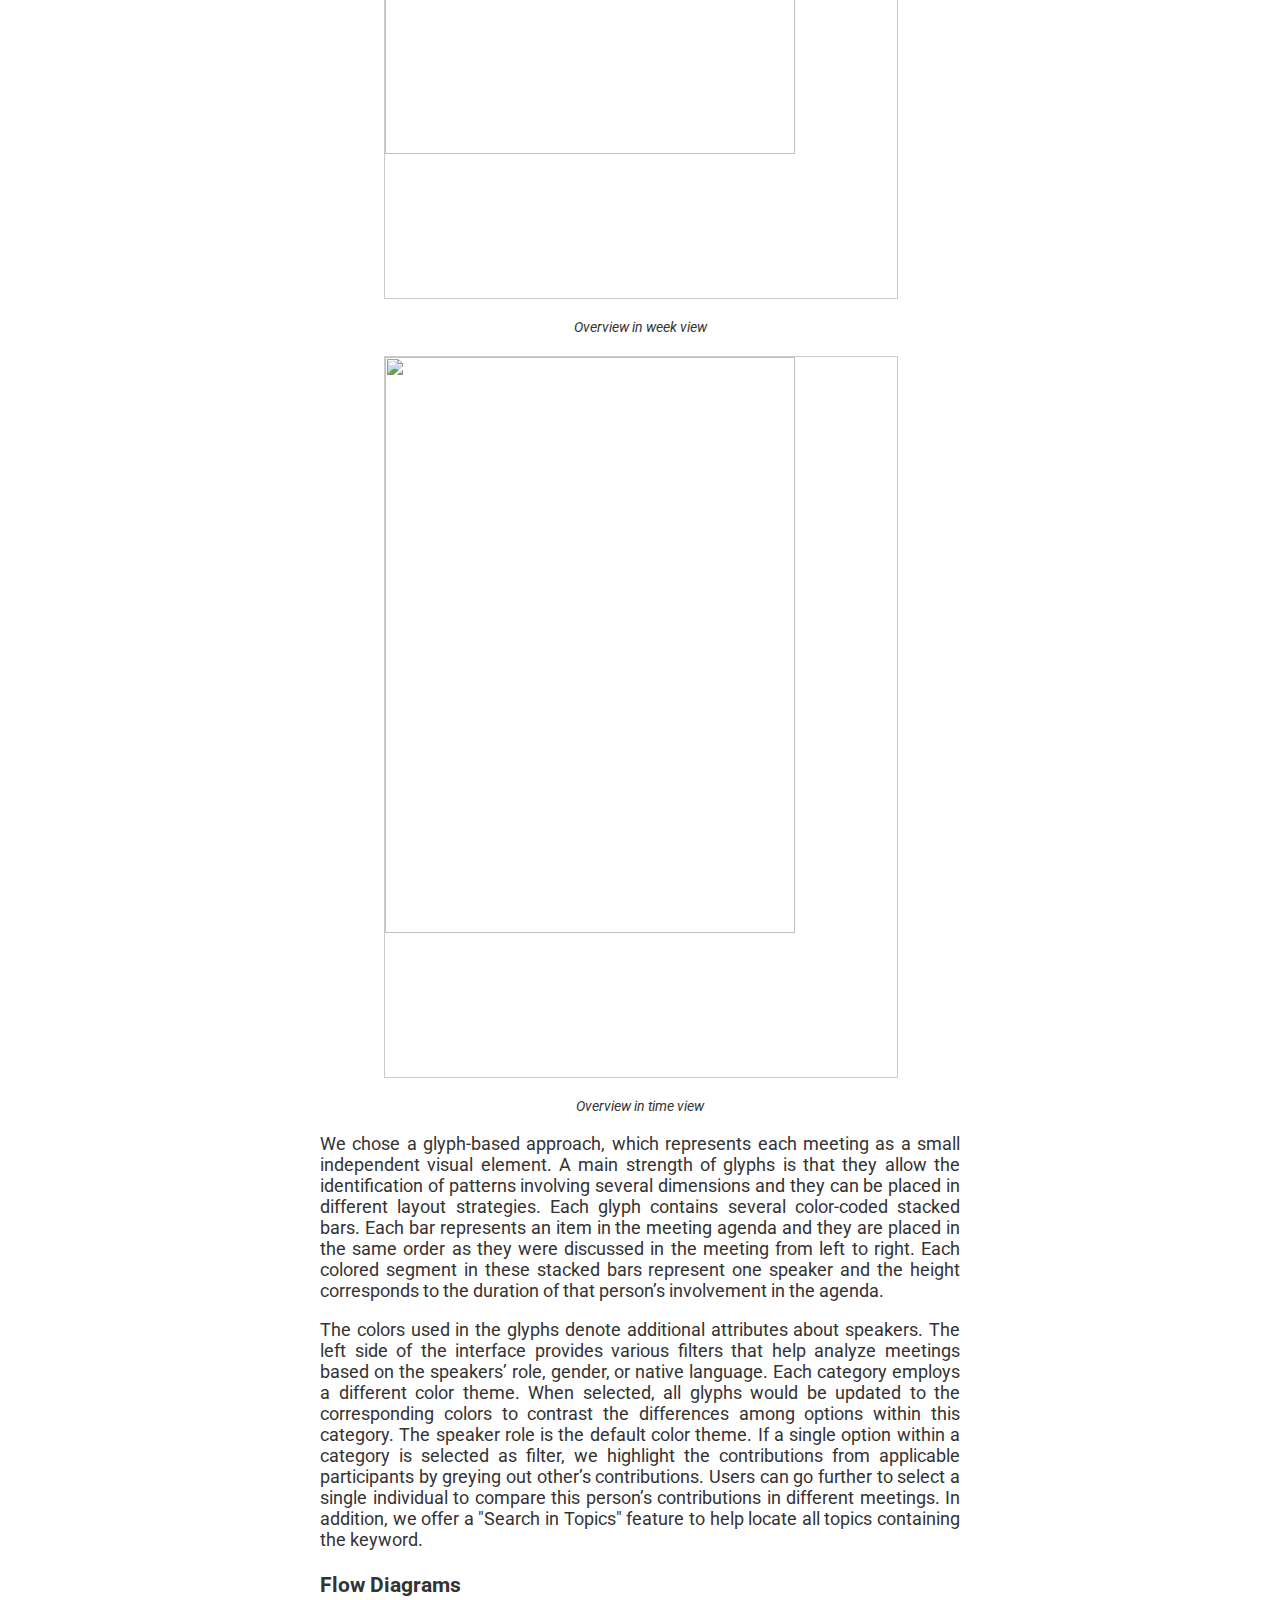
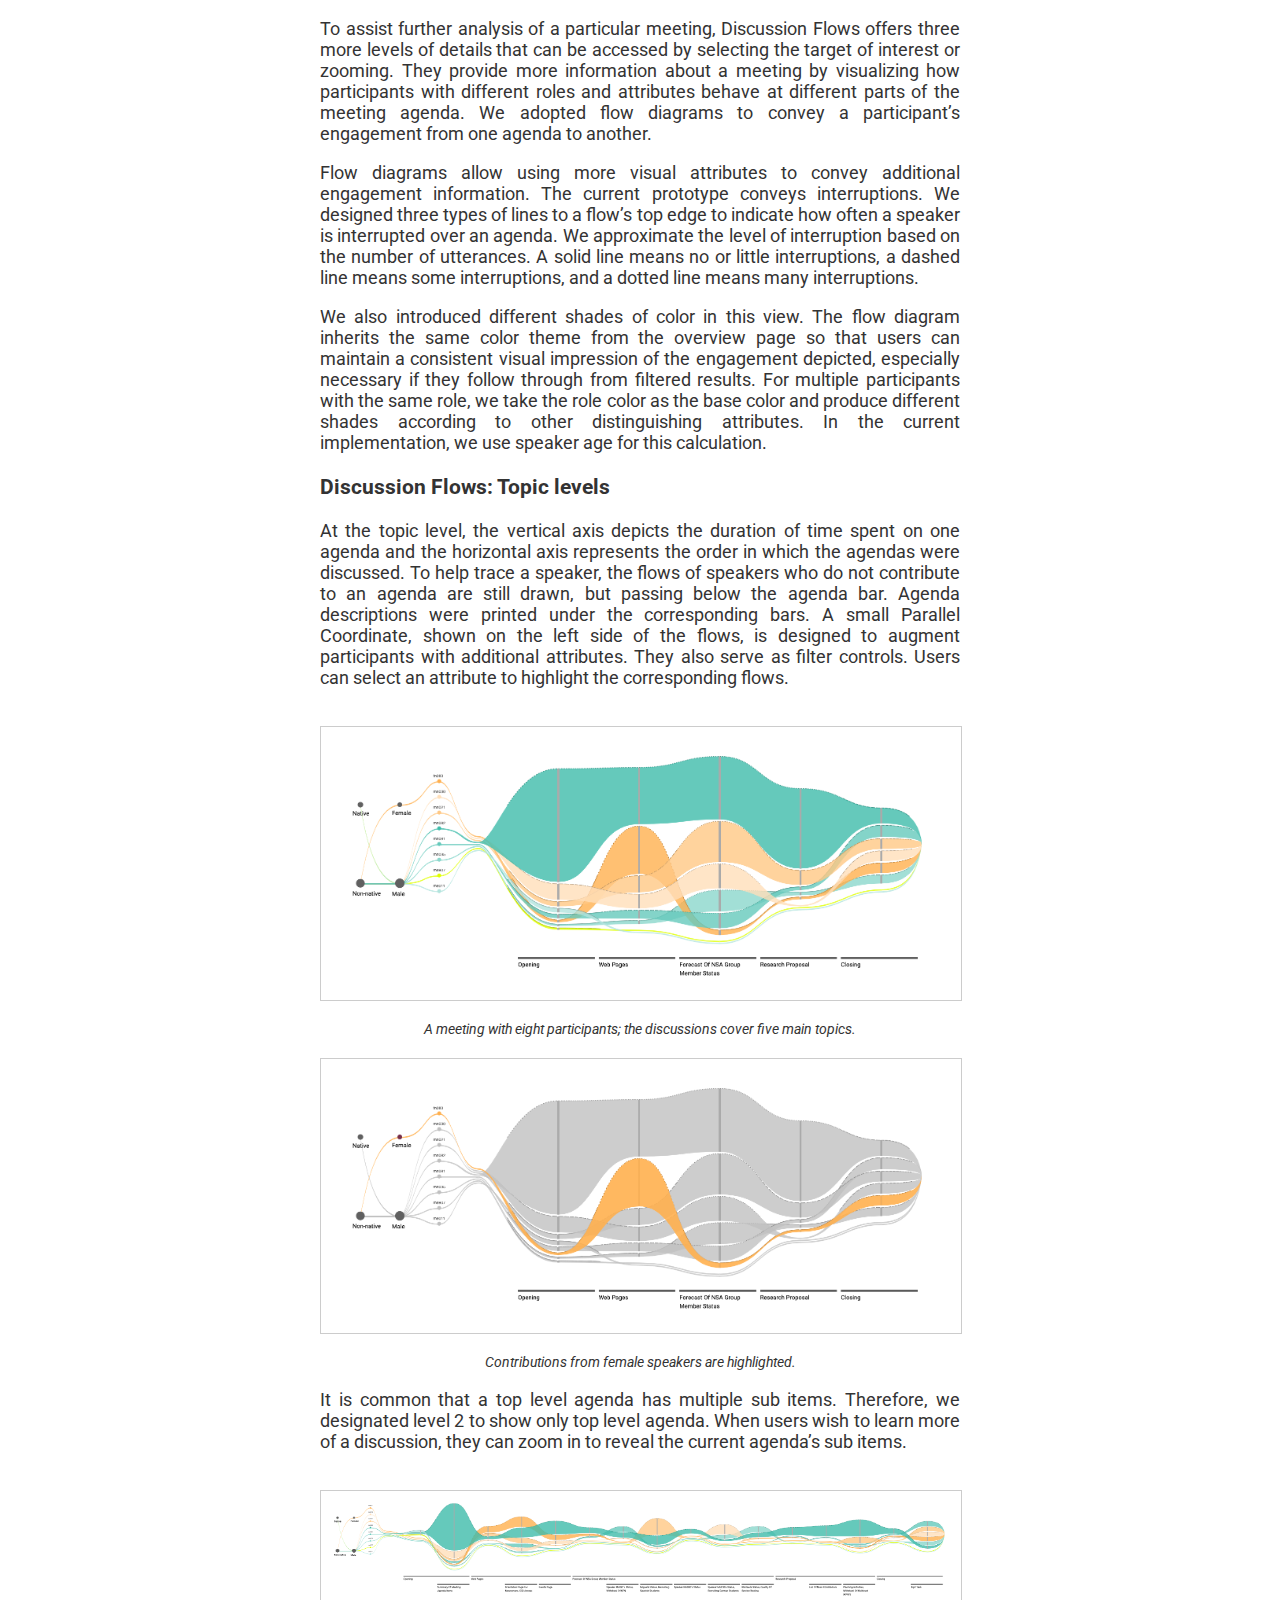
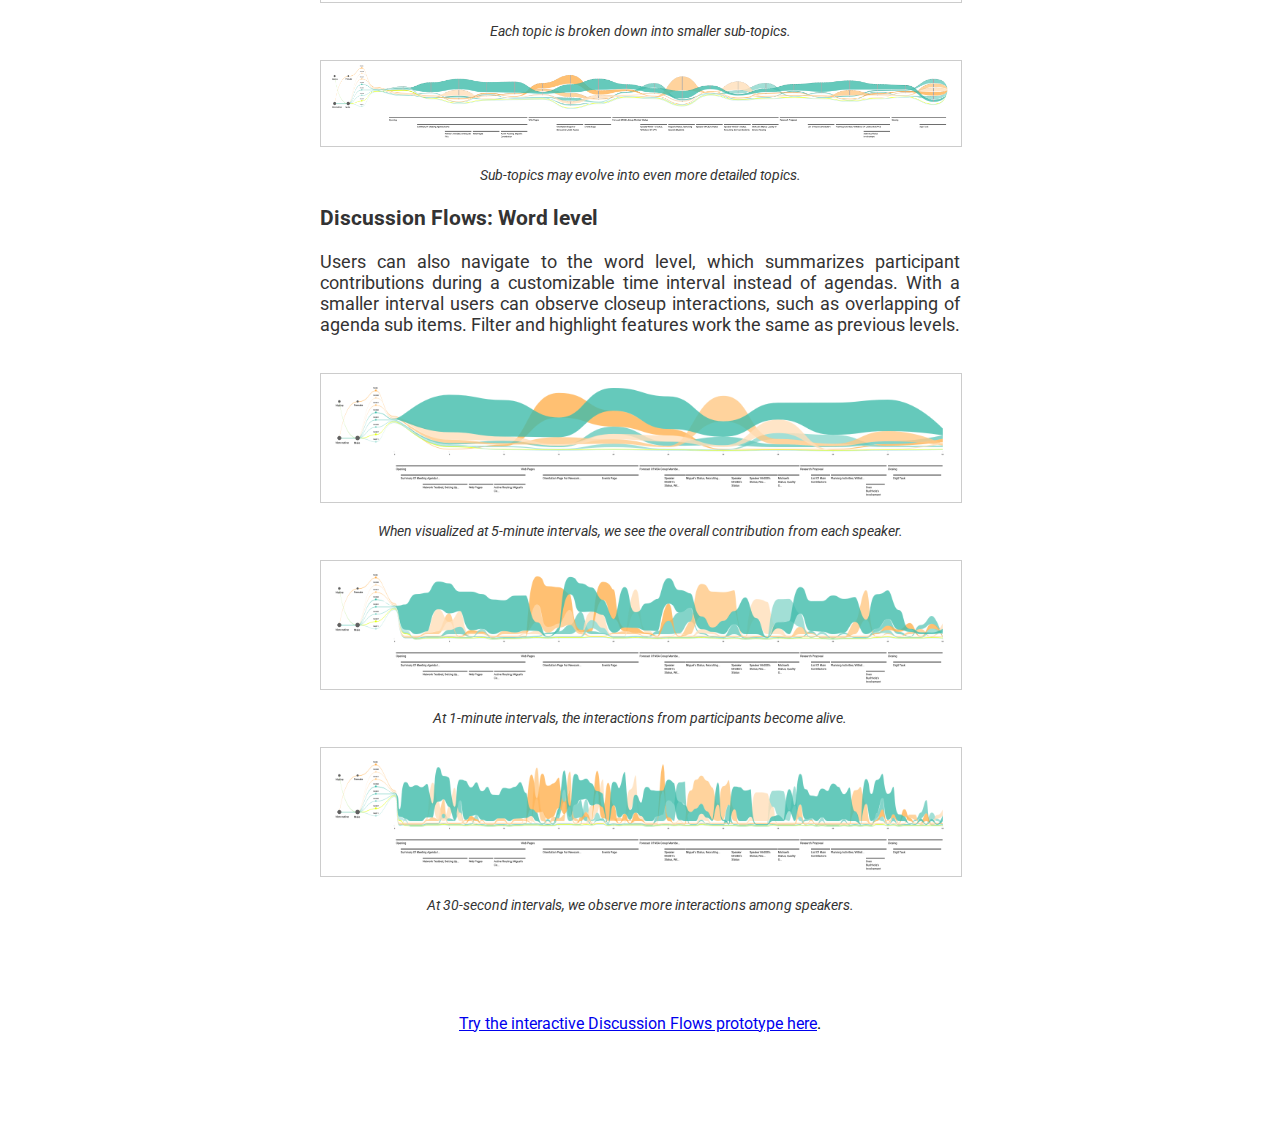
==== commit 202464ce: "moved prototype to github" ====
--- a/index.html
+++ b/index.html
@@ -55,18 +55,18 @@
             margin: 50px auto;
         }
 
-        .author_block{
+        .author_block {
             float: left;
             height: 100px;
             width: 30%;
             text-align: center;
         }
 
-        .author_block .name{
+        .author_block .name {
             font-weight: bold;
         }
 
-        .author_block .affiliation{
+        .author_block .affiliation {
             font-size: 0.8em;
             margin: 10px 0;
         }
@@ -103,8 +103,9 @@
 </head>
 
 <body>
-    <p class="banner">Our short paper reporting Discussion Flows has been accepted to <a target="_blank"
+    <p class="banner">Our <a target="_blank" href="https://doi.org/10.2312/evs.20211060">short paper</a> reporting Discussion Flows has been accepted to <a target="_blank"
             href="https://www.eurovis.org/">EuroVis 2021</a>!</p>
+
 
     <main>
         <header>
@@ -113,19 +114,19 @@
         </header>
         <div class="author_row">
             <div class="author_block">
-                <div class="name"><a href="http://icn.sap.com/">Tao Wang</a></div>
+                <div class="name"><a href="https://taow.info/">Tao Wang</a></div>
                 <div class="affiliation">SAP Innovation Center, USA</div>
             </div>
             <div class="author_block">
-                <div class="name"><a href="https://scholar.google.com/citations?user=4OmFoDoAAAAJ">Mandy Keck</a></div>
+                <div class="name"><a href="https://pure.fh-ooe.at/en/persons/mandy-keck">Mandy Keck</a></div>
                 <div class="affiliation">University of Applied Sciences Upper Austria</div>
             </div>
             <div class="author_block">
-                <div class="name"><a href="https://scholar.google.com/citations?user=3uPW93IAAAAJ">Zana Vosough</a></div>
+                <div class="name"><a href="http://zanavosough.org">Zana Vosough</a>
+                </div>
                 <div class="affiliation">Independent Researcher, San Francisco, USA</div>
             </div>
         </div>
-
         <p>
             Engagement in multi-party meetings is a key indicator of outcome. Poor attendee involvement can hinder
             progress and hurt team cohesion. With a better understanding of what happens in meetings, organizations
@@ -159,7 +160,7 @@
         <img src="image/flow_full.png">
         <p>
             You will find more information on how to use Discussion Flows below. You can also <a target="_blank"
-                href="https://visualization-92663.wl.r.appspot.com/discussionflows.html" target="_blank">try the
+                href="discussionflows/" target="_blank">try the
                 interactive Discussion Flows prototype</a> at any time.
         </p>
         <hr>
@@ -354,9 +355,11 @@
         <div class="caption">At 30-second intervals, we observe more interactions among speakers.</div>
     </main>
     <footer>
-        <a target="_blank" href="https://visualization-92663.wl.r.appspot.com/discussionflows.html" target="_blank">Try
-            the interactive Discussion Flows prototype here</a>.
+        <div><a target="_blank" href="discussionflows/"
+                target="_blank">Try
+                the interactive Discussion Flows prototype here</a>.</div>
+
     </footer>
 </body>
 
-</html>+</html>
